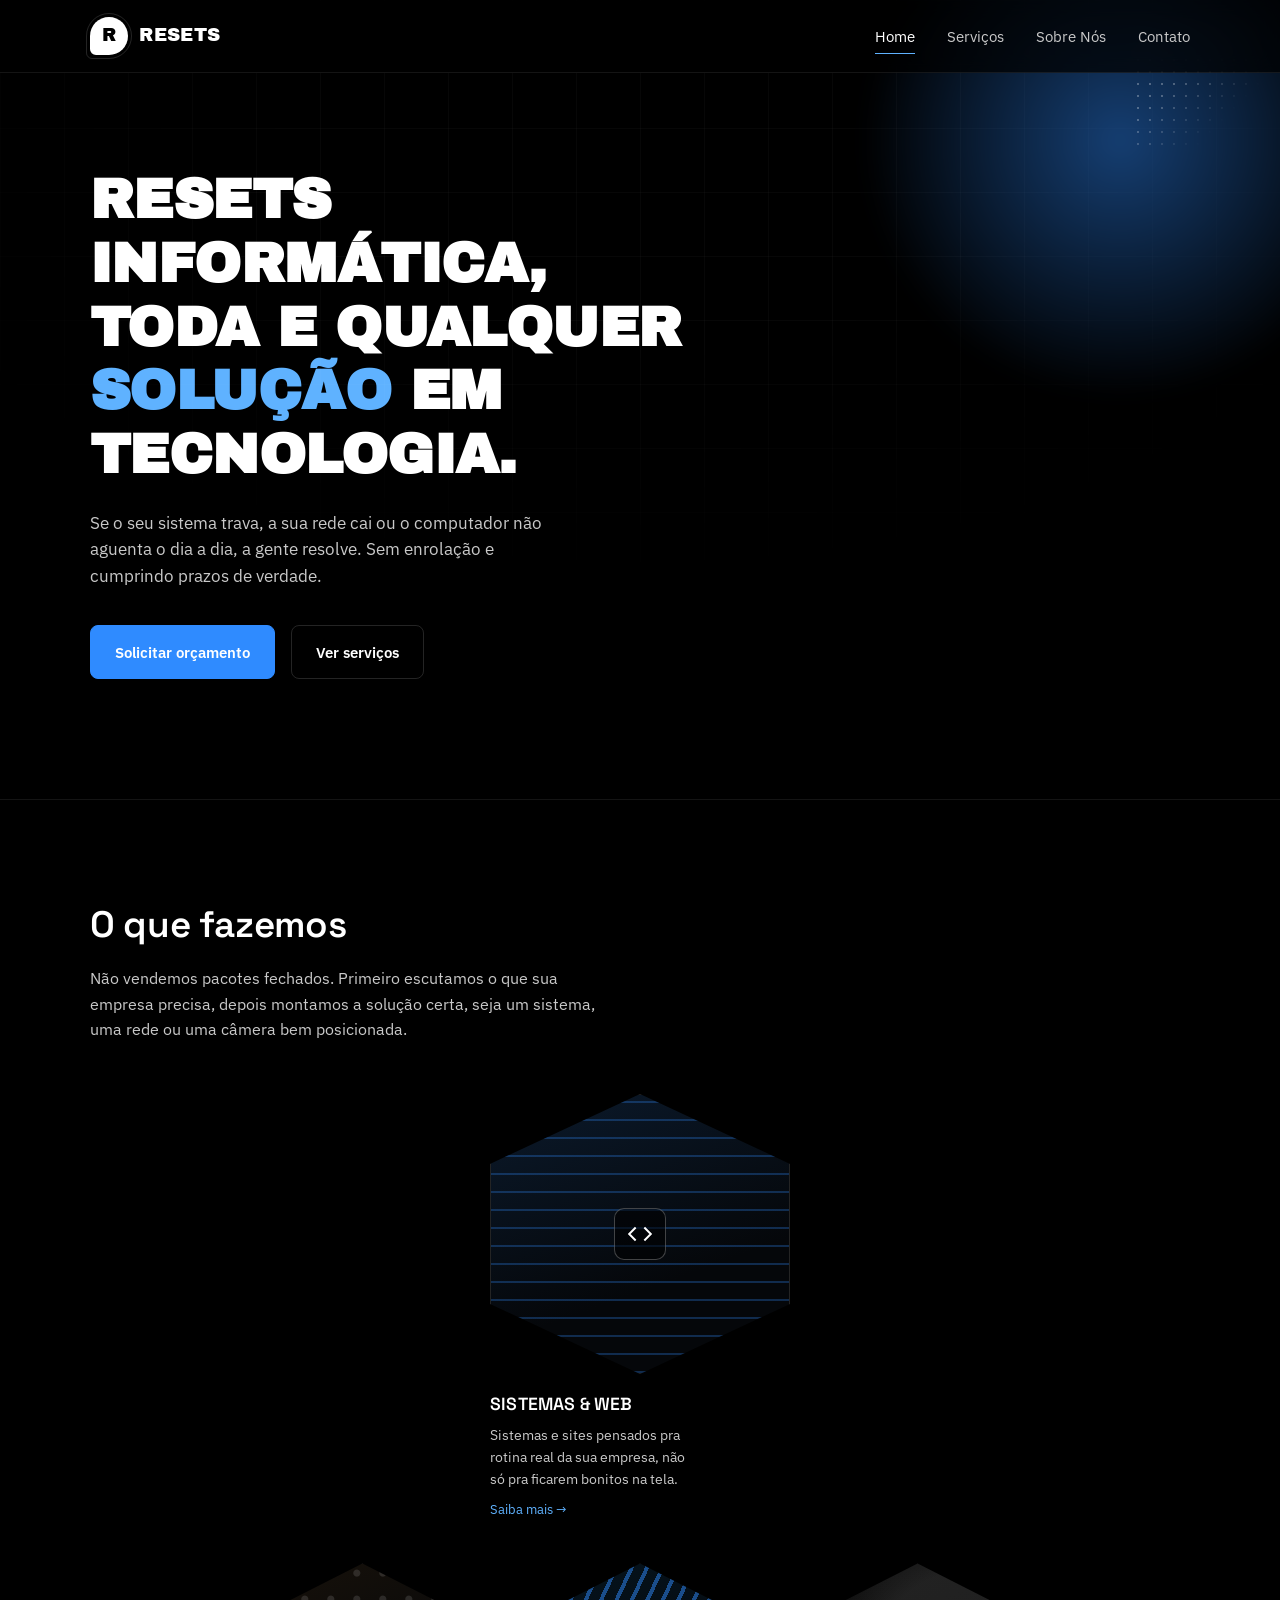
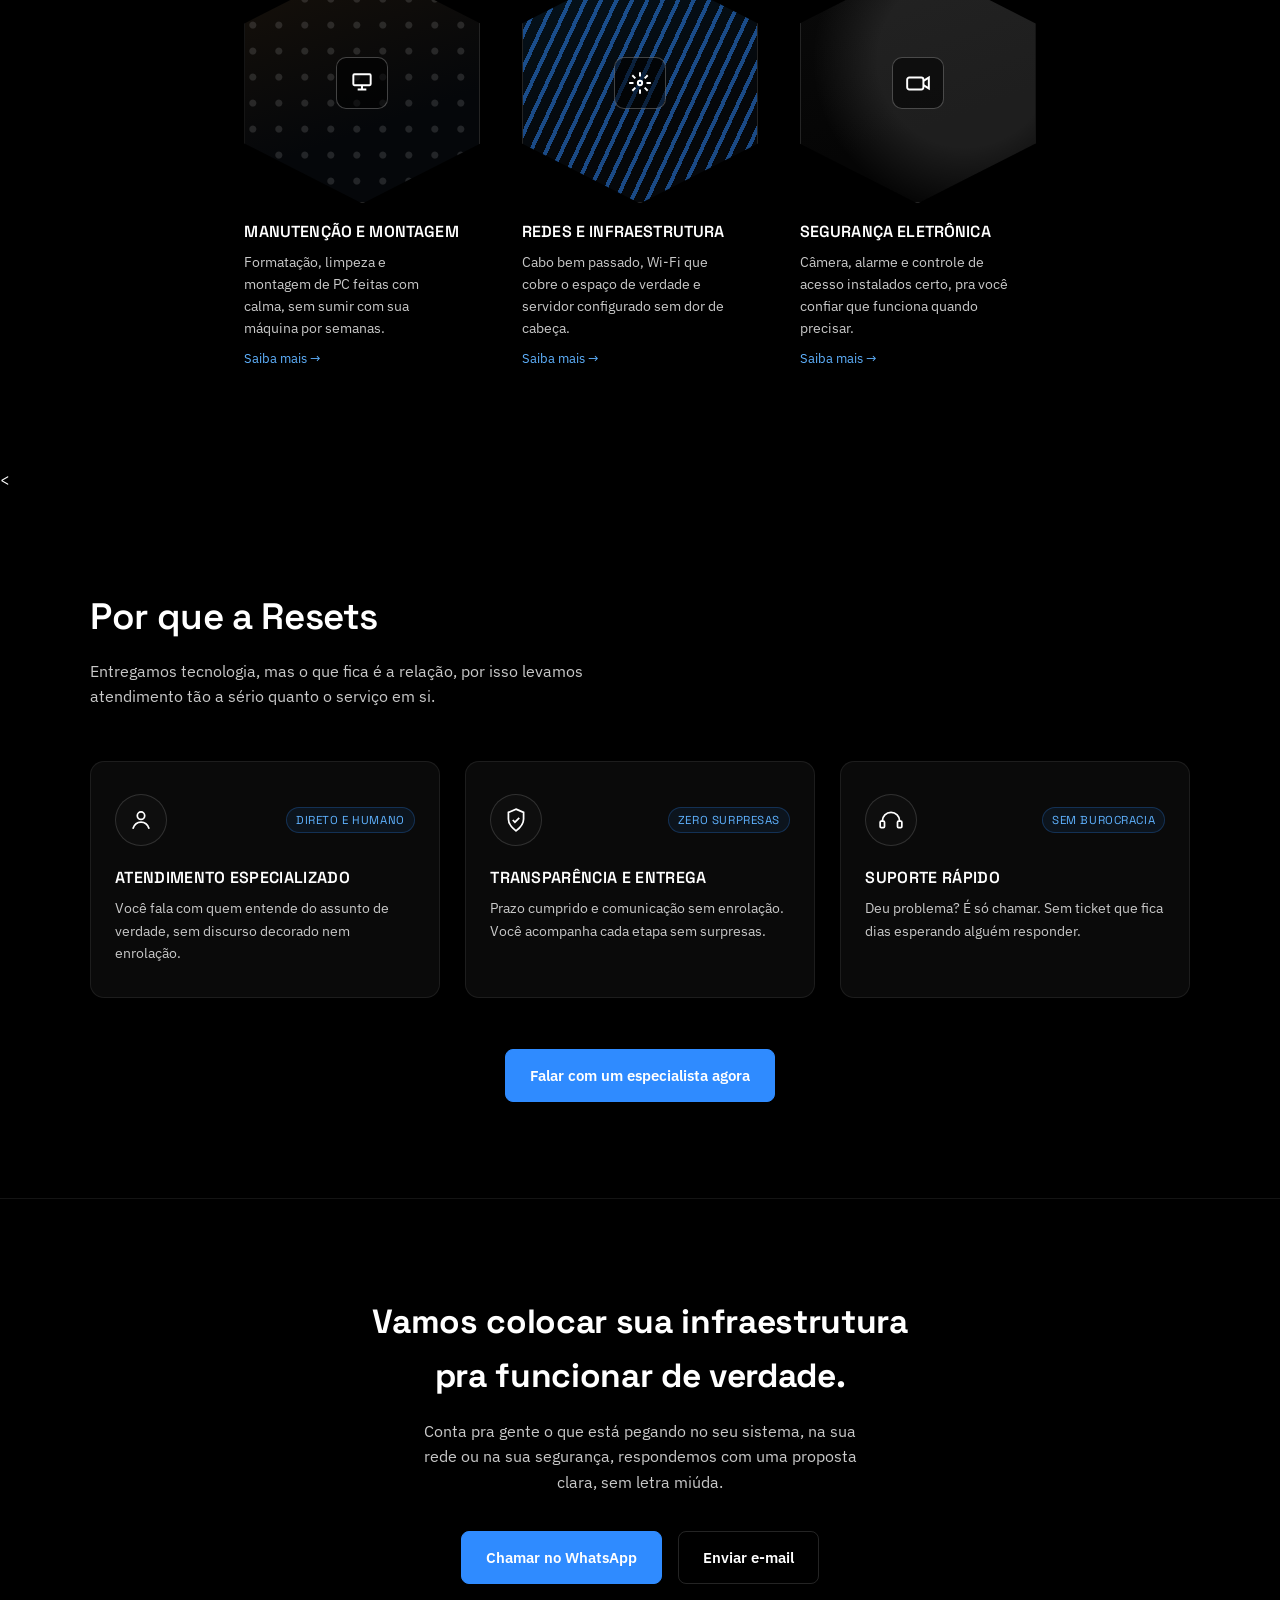
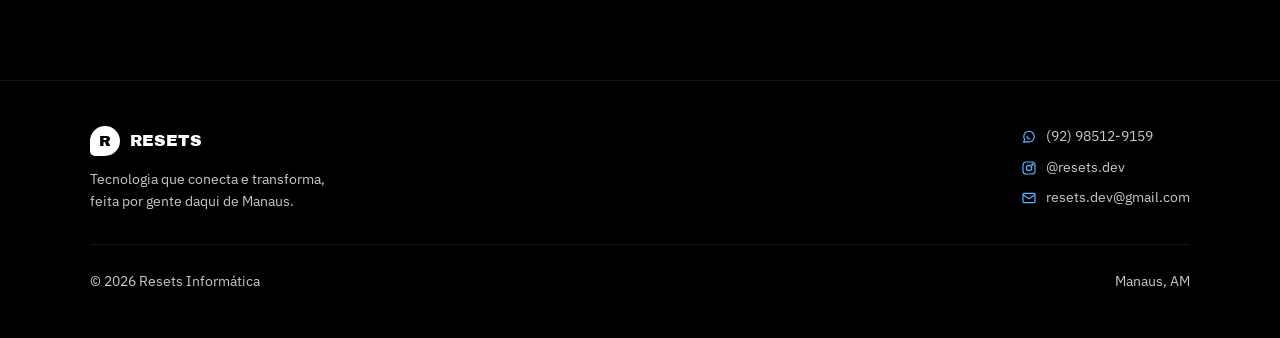
==== index.html @ 223106a0 "ok" ====
<!DOCTYPE html>
<html lang="pt-BR">
<head>
<meta charset="UTF-8">
<meta name="viewport" content="width=device-width, initial-scale=1.0">
<title>Resets Informática</title>
<link rel="icon" type="image/jpeg" href="logo.jpeg">
<meta name="description" content="Desenvolvimento de sistemas e sites, manutenção e montagem de PCs, redes e infraestrutura, e segurança eletrônica em Manaus.">

<link rel="preconnect" href="https://fonts.googleapis.com">
<link rel="preconnect" href="https://fonts.gstatic.com" crossorigin>
<link href="https://fonts.googleapis.com/css2?family=Archivo+Black&family=Space+Grotesk:wght@500;600;700&family=IBM+Plex+Sans:wght@400;500;600&display=swap" rel="stylesheet">
<link rel="stylesheet" href="assets/style.css">
</head>
<body>

<!-- ============================================================
     CABEÇALHO
     ============================================================ -->
<header>
  <div class="wrap nav">
    <a href="index.html" class="brand">
      <span class="mark">R</span>
      RESETS
    </a>

    <nav class="menu" id="menu">
      <a href="index.html" class="is-active">Home</a>
      <a href="index.html#servicos">Serviços</a>
      <a href="index.html#sobre">Sobre Nós</a>
      <a href="index.html#contato">Contato</a>
    </nav>

    <button class="menu-toggle" id="menuToggle" aria-label="Abrir menu" aria-expanded="false">
      <svg width="18" height="18" viewBox="0 0 24 24" fill="none" stroke="currentColor" stroke-width="2">
        <line x1="3" y1="6" x2="21" y2="6"/><line x1="3" y1="12" x2="21" y2="12"/><line x1="3" y1="18" x2="21" y2="18"/>
      </svg>
    </button>
  </div>
</header>

<!-- ============================================================
     HERO
     ============================================================ -->
<section class="hero" id="home">
  <div class="hero-mesh" aria-hidden="true"></div>
  <div class="hero-glow" aria-hidden="true"></div>
  <div class="dot-corner" aria-hidden="true"></div>

  <div class="wrap">
    <h1>Resets Informática, toda e qualquer <span>solução</span> em tecnologia.</h1>
    <p class="lead">Se o seu sistema trava, a sua rede cai ou o computador não aguenta o dia a dia, a gente resolve. Sem enrolação e cumprindo prazos de verdade.</p>

    <div class="hero-actions">
      <a href="index.html#contato" class="btn btn-primary">Solicitar orçamento</a>
      <a href="index.html#servicos" class="btn btn-ghost">Ver serviços</a>
    </div>
  </div>
</section>

<!-- ============================================================
     SERVIÇOS — grade hexagonal
     ============================================================ -->
<section id="servicos">
  <div class="wrap">
    <div class="section-head reveal">
      <h2>O que fazemos</h2>
      <p>Não vendemos pacotes fechados. Primeiro escutamos o que sua empresa precisa, depois montamos a solução certa, seja um sistema, uma rede ou uma câmera bem posicionada.</p>
    </div>

    <div class="hex-grid">
      <div class="hex-row">
        <a class="hex-card hex-card--featured reveal" href="servicos/sistemas-e-web.html">
          <div class="hex">
            <div class="hex-tex hex-tex--code"></div>
            <div class="hex-icon-badge">
              <svg class="hex-icon" viewBox="0 0 24 24" fill="none" stroke="currentColor" stroke-width="1.8">
                <polyline points="8 6 2 12 8 18"/><polyline points="16 6 22 12 16 18"/>
              </svg>
            </div>
          </div>
          <div class="hex-caption">
            <h3>Sistemas &amp; Web</h3>
            <p>Sistemas e sites pensados pra rotina real da sua empresa, não só pra ficarem bonitos na tela.</p>
            <span class="hex-link">Saiba mais →</span>
          </div>
        </a>
      </div>

      <div class="hex-row">
        <a class="hex-card reveal" href="servicos/manutencao-e-montagem.html">
          <div class="hex">
            <div class="hex-tex hex-tex--board"></div>
            <div class="hex-icon-badge">
              <svg class="hex-icon" viewBox="0 0 24 24" fill="none" stroke="currentColor" stroke-width="1.8">
                <rect x="4" y="4" width="16" height="10" rx="1"/><line x1="8" y1="18" x2="16" y2="18"/><line x1="12" y1="14" x2="12" y2="18"/>
              </svg>
            </div>
          </div>
          <div class="hex-caption">
            <h3>Manutenção e Montagem</h3>
            <p>Formatação, limpeza e montagem de PC feitas com calma, sem sumir com sua máquina por semanas.</p>
            <span class="hex-link">Saiba mais →</span>
          </div>
        </a>

        <a class="hex-card reveal" href="servicos/redes-e-infraestrutura.html">
          <div class="hex">
            <div class="hex-tex hex-tex--network"></div>
            <div class="hex-icon-badge">
              <svg class="hex-icon" viewBox="0 0 24 24" fill="none" stroke="currentColor" stroke-width="1.8">
                <circle cx="12" cy="12" r="2"/><path d="M12 2v4M12 18v4M2 12h4M18 12h4M4.9 4.9l2.8 2.8M16.3 16.3l2.8 2.8M4.9 19.1l2.8-2.8M16.3 7.7l2.8-2.8"/>
              </svg>
            </div>
          </div>
          <div class="hex-caption">
            <h3>Redes e Infraestrutura</h3>
            <p>Cabo bem passado, Wi-Fi que cobre o espaço de verdade e servidor configurado sem dor de cabeça.</p>
            <span class="hex-link">Saiba mais →</span>
          </div>
        </a>

        <a class="hex-card reveal" href="servicos/seguranca-eletronica.html">
          <div class="hex">
            <div class="hex-tex hex-tex--security"></div>
            <div class="hex-icon-badge">
              <svg class="hex-icon" viewBox="0 0 24 24" fill="none" stroke="currentColor" stroke-width="1.8">
                <rect x="2" y="7" width="15" height="11" rx="2"/><path d="M17 10l5-3v10l-5-3"/>
              </svg>
            </div>
          </div>
          <div class="hex-caption">
            <h3>Segurança Eletrônica</h3>
            <p>Câmera, alarme e controle de acesso instalados certo, pra você confiar que funciona quando precisar.</p>
            <span class="hex-link">Saiba mais →</span>
          </div>
        </a>
      </div>
    </div>
  </div>
</section>

<<!-- ============================================================
     DIFERENCIAIS
     ============================================================ -->
<section id="sobre">
  <div class="wrap">
    <div class="section-head reveal">
      <h2>Por que a Resets</h2>
      <p>Entregamos tecnologia, mas o que fica é a relação, por isso levamos atendimento tão a sério quanto o serviço em si.</p>
    </div>

    <div class="diff-grid">
      <div class="diff-card reveal">
        <div class="diff-header">
          <div class="diff-circle">
            <svg width="26" height="26" viewBox="0 0 24 24" fill="none" stroke="currentColor" stroke-width="1.6">
              <circle cx="12" cy="8" r="3.4"/><path d="M4.5 20c1.4-4 4.2-6 7.5-6s6.1 2 7.5 6"/>
            </svg>
          </div>
          <span class="diff-badge">Direto e Humano</span>
        </div>
        <h3>Atendimento Especializado</h3>
        <p>Você fala com quem entende do assunto de verdade, sem discurso decorado nem enrolação.</p>
      </div>

      <div class="diff-card reveal">
        <div class="diff-header">
          <div class="diff-circle">
            <svg width="26" height="26" viewBox="0 0 24 24" fill="none" stroke="currentColor" stroke-width="1.6">
              <path d="M12 2l7 3v6c0 5-3 8-7 11-4-3-7-6-7-11V5l7-3z"/><path d="M9 12l2 2 4-4"/>
            </svg>
          </div>
          <span class="diff-badge">Zero Surpresas</span>
        </div>
        <h3>Transparência e Entrega</h3>
        <p>Prazo cumprido e comunicação sem enrolação. Você acompanha cada etapa sem surpresas.</p>
      </div>

      <div class="diff-card reveal">
        <div class="diff-header">
          <div class="diff-circle">
            <svg width="26" height="26" viewBox="0 0 24 24" fill="none" stroke="currentColor" stroke-width="1.6">
              <path d="M4 13a8 8 0 0 1 16 0"/><rect x="2" y="13" width="4" height="6" rx="1"/><rect x="18" y="13" width="4" height="6" rx="1"/>
            </svg>
          </div>
          <span class="diff-badge">Sem Burocracia</span>
        </div>
        <h3>Suporte Rápido</h3>
        <p>Deu problema? É só chamar. Sem ticket que fica dias esperando alguém responder.</p>
      </div>
    </div>

    <!-- CTA Rápido pós-diferenciais -->
    <div class="diff-cta reveal">
      <a href="https://wa.me/5592985129159" class="btn btn-primary" target="_blank" rel="noopener">Falar com um especialista agora</a>
    </div>
  </div>
</section>

<!-- ============================================================
     CTA FINAL / CONTATO
     ============================================================ -->
<section class="cta" id="contato">
  <div class="wrap reveal">
    <h2>Vamos colocar sua infraestrutura pra funcionar de verdade.</h2>
    <p>Conta pra gente o que está pegando no seu sistema, na sua rede ou na sua segurança, respondemos com uma proposta clara, sem letra miúda.</p>
    <div class="hero-actions">
      <a href="https://wa.me/5592985129159" class="btn btn-primary" target="_blank" rel="noopener">Chamar no WhatsApp</a>
      <a href="mailto:resets.dev@gmail.com" class="btn btn-ghost">Enviar e-mail</a>
    </div>
  </div>
</section>

<!-- ============================================================
     RODAPÉ
     ============================================================ -->
<footer>
  <div class="wrap">
    <div class="footer-grid">
      <div>
        <a href="index.html" class="footer-brand">
          <span class="mark">R</span>
          RESETS
        </a>
        <p style="margin:.8rem 0 0; max-width:32ch;">Tecnologia que conecta e transforma, feita por gente daqui de Manaus.</p>
      </div>

      <div class="footer-contact">
        <a href="https://wa.me/5592985129159" target="_blank" rel="noopener">
          <svg viewBox="0 0 24 24" fill="none" stroke="currentColor" stroke-width="1.8"><path d="M4 20l1.4-4.2A8 8 0 1 1 9.5 19L4 20z"/><path d="M9 10c0 3 2 5 5 5"/></svg>
          (92) 98512-9159
        </a>
        <a href="https://www.instagram.com/resets.dev" target="_blank" rel="noopener">
          <svg viewBox="0 0 24 24" fill="none" stroke="currentColor" stroke-width="1.8"><rect x="3" y="3" width="18" height="18" rx="5"/><circle cx="12" cy="12" r="4"/><circle cx="17.2" cy="6.8" r="1"/></svg>
          @resets.dev
        </a>
        <a href="mailto:resets.dev@gmail.com">
          <svg viewBox="0 0 24 24" fill="none" stroke="currentColor" stroke-width="1.8"><rect x="3" y="5" width="18" height="14" rx="2"/><path d="M3 7l9 6 9-6"/></svg>
          resets.dev@gmail.com
        </a>
      </div>
    </div>

    <div class="footer-bottom">
      <span>© <span id="year"></span> Resets Informática</span>
      <span>Manaus, AM</span>
    </div>
  </div>
</footer>

<script src="assets/main.js"></script>
</body>
</html>
---- assets/style.css ----
/* ============================================================
   RESETS INFORMÁTICA — folha de estilo compartilhada
   Usada pela home e por todas as páginas de serviço em /servicos
   ============================================================ */

/* ======================================================
   TOKENS — variáveis de cor, tipografia e espaçamento
   ====================================================== */
:root{
  --bg: #000000;
  --bg-soft: #0a0a0a;
  --text: #ffffff;
  --text-dim: #c9c9c9;
  --line: rgba(255,255,255,0.14);
  --line-soft: rgba(255,255,255,0.08);
  --blue: #2f8bff;      /* azul elétrico principal */
  --blue-bright: #5fb2ff;
  --blue-glow: rgba(47,139,255,0.45);

  --font-head: 'Space Grotesk', sans-serif;
  --font-display: 'Archivo Black', sans-serif; /* peso "chapado" do logotipo e do headline */
  --font-body: 'IBM Plex Sans', sans-serif;

  --maxw: 1180px;
  --gap: clamp(1rem, 2vw, 2rem);
}

*{ box-sizing: border-box; }
html{ scroll-behavior: smooth; }

body{
  margin:0;
  background: var(--bg);
  color: var(--text);
  font-family: var(--font-body);
  line-height: 1.6;
  -webkit-font-smoothing: antialiased;
}

img, svg{ display:block; max-width:100%; }
a{ color: inherit; text-decoration:none; }

.wrap{
  max-width: var(--maxw);
  margin: 0 auto;
  padding: 0 clamp(1.25rem, 4vw, 2.5rem);
}

h1,h2,h3{
  font-family: var(--font-head);
  margin: 0;
  letter-spacing: -0.01em;
}

@media (prefers-reduced-motion: reduce){
  *{ animation-duration: 0.001ms !important; animation-iteration-count: 1 !important; transition-duration: 0.001ms !important; scroll-behavior: auto !important; }
}

/* ======================================================
   CABEÇALHO
   ====================================================== */
header{
  position: fixed;
  top:0; left:0; right:0;
  z-index: 100;
  background: rgba(0,0,0,0.72);
  backdrop-filter: blur(10px);
  border-bottom: 1px solid var(--line-soft);
}

.nav{
  display:flex;
  align-items:center;
  justify-content:space-between;
  height: 72px;
}

.brand{
  display:flex;
  align-items:center;
  gap:.7rem;
  font-family: var(--font-display);
  font-size:1.15rem;
  letter-spacing: .02em;
}

.brand .mark{
  position:relative;
  width:38px; height:38px;
  background:#fff;
  border-radius:50% 50% 50% 6px;
  display:flex;
  align-items:center;
  justify-content:center;
  color:#000;
  font-family: var(--font-display);
  font-size:1.15rem;
  flex-shrink:0;
}
.brand .mark::after{
  content:"";
  position:absolute;
  inset:-4px;
  border:1px solid var(--line);
  border-radius:inherit;
}

nav.menu{
  display:flex;
  gap: clamp(1rem, 2.5vw, 2.2rem);
  font-size:.95rem;
  color: var(--text-dim);
}

nav.menu a{
  position:relative;
  padding: 4px 0;
  transition: color .2s ease;
}
nav.menu a::after{
  content:"";
  position:absolute;
  left:0; bottom:-2px;
  width:0%; height:1px;
  background: var(--blue-bright);
  transition: width .25s ease;
}
nav.menu a:hover, nav.menu a.is-active{ color: var(--text); }
nav.menu a:hover::after, nav.menu a.is-active::after{ width:100%; }

.menu-toggle{
  display:none;
  background:none;
  border:1px solid var(--line);
  border-radius:6px;
  width:40px; height:40px;
  color: var(--text);
  cursor:pointer;
}

/* ======================================================
   HERO (home)
   ====================================================== */
.hero{
  position: relative;
  padding: 168px 0 120px;
  overflow: hidden;
  border-bottom: 1px solid var(--line-soft);
}

.hero-mesh{
  position:absolute;
  inset:0;
  opacity:.35;
  pointer-events:none;
  background-image:
    linear-gradient(var(--line-soft) 1px, transparent 1px),
    linear-gradient(90deg, var(--line-soft) 1px, transparent 1px);
  background-size: 64px 64px;
  mask-image: radial-gradient(ellipse 70% 60% at 50% 20%, #000 40%, transparent 90%);
}

.hero-glow{
  position:absolute;
  top:-120px; right:-100px;
  width:520px; height:520px;
  background: radial-gradient(circle, var(--blue-glow) 0%, transparent 70%);
  filter: blur(10px);
  pointer-events:none;
}

.dot-corner{
  position:absolute;
  top: 18px;
  right: 18px;
  width: 130px;
  height: 130px;
  background-image: radial-gradient(rgba(255,255,255,0.55) 1.4px, transparent 1.4px);
  background-size: 12px 12px;
  -webkit-mask-image: linear-gradient(135deg, #000 40%, transparent 75%);
  mask-image: linear-gradient(135deg, #000 40%, transparent 75%);
  opacity:.5;
  pointer-events:none;
}

.eyebrow{
  display:inline-flex;
  align-items:center;
  gap:.5rem;
  color: var(--blue-bright);
  font-size:.85rem;
  margin-bottom: 1.4rem;
}
.eyebrow .dot{
  width:7px; height:7px;
  border-radius:50%;
  background: var(--blue-bright);
  box-shadow: 0 0 8px var(--blue-glow);
  animation: blink 2.4s ease-in-out infinite;
}
@keyframes blink{ 0%,100%{opacity:1;} 50%{opacity:.35;} }

.hero h1{
  font-family: var(--font-display);
  font-size: clamp(2rem, 4.6vw, 3.5rem);
  text-transform: uppercase;
  max-width: 16ch;
  line-height: 1.14;
  letter-spacing: -0.01em;
}
.hero h1 span{ color: var(--blue-bright); }

.hero p.lead{
  margin-top: 1.4rem;
  max-width: 46ch;
  color: var(--text-dim);
  font-size: 1.05rem;
}

.hero-actions{
  margin-top: 2.2rem;
  display:flex;
  gap: 1rem;
  flex-wrap: wrap;
}

.btn{
  display:inline-flex;
  align-items:center;
  gap:.5rem;
  padding: .85rem 1.5rem;
  border-radius: 8px;
  font-weight:600;
  font-size:.95rem;
  cursor:pointer;
  transition: transform .18s ease, box-shadow .18s ease, background .18s ease, border-color .18s ease;
}
.btn-primary{
  background: var(--blue);
  color:#fff;
  border: 1px solid var(--blue);
}
.btn-primary:hover{
  transform: translateY(-2px);
  box-shadow: 0 8px 24px var(--blue-glow);
  background: var(--blue-bright);
}
.btn-ghost{
  background: transparent;
  color: var(--text);
  border: 1px solid var(--line);
}
.btn-ghost:hover{
  border-color: var(--blue-bright);
  color: var(--blue-bright);
  transform: translateY(-2px);
}

/* ======================================================
   SEÇÕES — cabeçalho de seção
   ====================================================== */
section{ padding: 96px 0; }

.section-head{
  max-width: 52ch;
  margin-bottom: 3.2rem;
}
.section-head h2{
  font-size: clamp(1.6rem, 3vw, 2.3rem);
  font-weight:600;
}
.section-head p{
  color: var(--text-dim);
  margin-top:.7rem;
}

/* ======================================================
   SERVIÇOS — grade hexagonal modular (home)
   ====================================================== */
.hex-grid{
  display:flex;
  flex-direction:column;
  align-items:center;
  gap: 2.6rem;
}

.hex-row{
  display:flex;
  justify-content:center;
  flex-wrap:wrap;
  gap: 2.6rem;
}

.hex-card{
  width: 236px;
  display:flex;
  flex-direction:column;
  align-items:flex-start;
  gap: 1rem;
}
.hex-card.hex-card--featured{ width: 300px; }

.hex{
  position:relative;
  width: 100%;
  height: 240px;
  clip-path: polygon(50% 0%, 100% 25%, 100% 75%, 50% 100%, 0% 75%, 0% 25%);
  border: 1px solid var(--line);
  overflow:hidden;
  transition: transform .22s ease, box-shadow .22s ease, border-color .22s ease;
}
.hex-card--featured .hex{ height: 280px; }

.hex-card:hover .hex{
  transform: translateY(-6px) scale(1.03);
  border-color: var(--blue-bright);
  box-shadow: 0 0 30px var(--blue-glow);
}

.hex-tex{ position:absolute; inset:0; }

.hex-tex--code{
  background:
    repeating-linear-gradient(0deg, rgba(47,139,255,0.28) 0 2px, transparent 2px 18px),
    linear-gradient(160deg, #0b1a2c 0%, #05070a 65%);
}
.hex-tex--board{
  background:
    radial-gradient(circle at 30% 35%, rgba(255,255,255,0.12) 0 3px, transparent 4px) 0 0/26px 26px,
    linear-gradient(160deg, #17110a 0%, #05070a 65%);
}
.hex-tex--network{
  background:
    repeating-linear-gradient(115deg, rgba(47,139,255,0.5) 0 4px, transparent 4px 14px),
    linear-gradient(160deg, #05141f 0%, #05070a 65%);
}
.hex-tex--security{
  background:
    radial-gradient(circle at 70% 40%, rgba(255,255,255,0.10) 0 40%, transparent 70%),
    linear-gradient(160deg, #0a0a0a 0%, #050505 65%);
}

.hex-icon-badge{
  position:absolute;
  left: 50%;
  top: 50%;
  transform: translate(-50%,-50%);
  width:52px; height:52px;
  display:flex;
  align-items:center;
  justify-content:center;
  background: rgba(0,0,0,0.55);
  border:1px solid rgba(255,255,255,0.25);
  border-radius:10px;
}

.hex-icon{
  width:26px; height:26px;
  color:#fff;
}

.hex-card--featured .hex-icon{
  animation: code-pulse 2.6s ease-in-out infinite;
}
@keyframes code-pulse{
  0%,100%{ opacity:1; filter: drop-shadow(0 0 0 transparent); }
  50%{ opacity:.75; filter: drop-shadow(0 0 6px var(--blue-glow)); color: var(--blue-bright); }
}

.hex-caption{ text-align:left; }
.hex-caption h3{
  font-size: 1rem;
  font-weight:600;
  text-transform: uppercase;
  letter-spacing: .01em;
  transition: color .2s ease;
}
.hex-card:hover .hex-caption h3{ color: var(--blue-bright); }
.hex-card--featured .hex-caption h3{ font-size:1.1rem; }

.hex-caption p{
  font-size: .86rem;
  color: var(--text-dim);
  margin: .35rem 0 0;
  max-width: 26ch;
}

.hex-caption .hex-link{
  display:inline-flex;
  align-items:center;
  gap:.3rem;
  margin-top:.6rem;
  font-size:.82rem;
  color: var(--blue-bright);
}

/* ======================================================
   DIFERENCIAIS — cards com ícone circular
   ====================================================== */
.diff-grid{
  display:grid;
  grid-template-columns: repeat(3, 1fr);
  gap: var(--gap);
}

.diff-card{
  position: relative;
  border: 1px solid var(--line-soft);
  border-radius: 14px;
  padding: 2rem 1.5rem;
  text-align: left; /* Alinhado à esquerda para dar visual mais técnico/moderno */
  background: var(--bg-soft);
  transition: transform .22s ease, border-color .22s ease, box-shadow .22s ease;
}

.diff-card:hover{
  transform: translateY(-4px);
  border-color: var(--line);
  box-shadow: 0 12px 30px -10px rgba(0, 0, 0, 0.7), 0 0 24px rgba(47,139,255,0.12);
}

.diff-header{
  display: flex;
  align-items: center;
  justify-content: space-between;
  margin-bottom: 1.2rem;
}

.diff-badge{
  font-family: var(--font-head);
  font-size: 0.72rem;
  letter-spacing: 0.05em;
  text-transform: uppercase;
  color: var(--blue-bright);
  background: rgba(47, 139, 255, 0.08);
  border: 1px solid rgba(47, 139, 255, 0.25);
  padding: 0.2rem 0.55rem;
  border-radius: 20px;
}

.diff-circle{
  width: 52px; 
  height: 52px;
  border-radius: 50%;
  border: 1.5px solid var(--line);
  background: rgba(255, 255, 255, 0.02);
  display: flex;
  align-items: center;
  justify-content: center;
  color: var(--text);
  margin: 0;
  transition: border-color .22s ease, box-shadow .22s ease, color .22s ease, background .22s ease;
}

.diff-card:hover .diff-circle{
  border-color: var(--blue-bright);
  color: var(--blue-bright);
  background: rgba(47, 139, 255, 0.05);
  box-shadow: 0 0 16px var(--blue-glow);
}

.diff-card h3{
  font-size: 1rem;
  font-weight: 600;
  text-transform: uppercase;
  letter-spacing: .02em;
  margin-bottom: .4rem;
}

.diff-card p{
  font-size: .88rem;
  color: var(--text-dim);
  margin: 0;
}

.diff-cta{
  text-align: center;
  margin-top: 3.2rem;
}
/* ======================================================
   PÁGINA DE SERVIÇO — hero simples de página interna
   ====================================================== */
.page-hero{
  position:relative;
  padding: 152px 0 64px;
  border-bottom: 1px solid var(--line-soft);
  overflow:hidden;
}

.breadcrumb{
  font-size:.85rem;
  color: var(--text-dim);
  margin-bottom: 1.2rem;
}
.breadcrumb a:hover{ color: var(--blue-bright); }
.breadcrumb .sep{ margin: 0 .4rem; opacity:.5; }

.page-hero-icon{
  width:52px; height:52px;
  border-radius:12px;
  border:1px solid var(--line);
  display:flex;
  align-items:center;
  justify-content:center;
  color: var(--blue-bright);
  margin-bottom: 1.4rem;
}

.page-hero h1{
  font-family: var(--font-display);
  font-size: clamp(1.9rem, 4vw, 3rem);
  text-transform: uppercase;
  max-width: 20ch;
  line-height: 1.12;
}

.page-hero p.lead{
  margin-top: 1.2rem;
  max-width: 56ch;
  color: var(--text-dim);
  font-size: 1.02rem;
}

/* ======================================================
   CHECKLIST — "o que está incluso"
   ====================================================== */
.checklist{
  display:grid;
  grid-template-columns: repeat(2, 1fr);
  gap: 1rem 2rem;
  list-style:none;
  margin:0; padding:0;
}
.checklist li{
  display:flex;
  align-items:flex-start;
  gap:.7rem;
  color: var(--text-dim);
  font-size:.96rem;
  padding: .5rem 0;
  border-bottom: 1px solid var(--line-soft);
}
.checklist li svg{
  flex-shrink:0;
  width:18px; height:18px;
  margin-top:.15rem;
  color: var(--blue-bright);
}

/* ======================================================
   PASSOS — processo numerado (esta é uma sequência real,
   por isso os números fazem sentido aqui)
   ====================================================== */
.steps{
  list-style:none;
  margin:0; padding:0;
  counter-reset: step;
  display:flex;
  flex-direction:column;
}
.steps li{
  counter-increment: step;
  position:relative;
  padding: 1.6rem 0 1.6rem 3.4rem;
  border-bottom: 1px solid var(--line-soft);
}
.steps li:last-child{ border-bottom:none; }
.steps li::before{
  content: counter(step);
  position:absolute;
  left:0; top:1.5rem;
  width:34px; height:34px;
  border-radius:50%;
  border:1px solid var(--blue);
  color: var(--blue-bright);
  display:flex;
  align-items:center;
  justify-content:center;
  font-family: var(--font-head);
  font-size:.9rem;
}
.steps h3{
  font-size:1rem;
  font-weight:600;
  margin-bottom:.35rem;
}
.steps p{
  margin:0;
  color: var(--text-dim);
  font-size:.92rem;
  max-width: 60ch;
}

/* ======================================================
   FAQ — accordion nativo com <details>
   ====================================================== */
.faq-list{ display:flex; flex-direction:column; }
.faq-item{
  border-bottom: 1px solid var(--line-soft);
  padding: .3rem 0;
}
.faq-item summary{
  cursor:pointer;
  list-style:none;
  display:flex;
  align-items:center;
  justify-content:space-between;
  gap:1rem;
  padding: 1.1rem 0;
  font-weight:600;
  font-size:.98rem;
}
.faq-item summary::-webkit-details-marker{ display:none; }
.faq-item summary .chev{
  flex-shrink:0;
  width:18px; height:18px;
  color: var(--blue-bright);
  transition: transform .2s ease;
}
.faq-item[open] summary .chev{ transform: rotate(180deg); }
.faq-item p{
  margin: 0 0 1.2rem;
  color: var(--text-dim);
  font-size:.92rem;
  max-width: 62ch;
}

/* ======================================================
   CONTATO / CTA FINAL
   ====================================================== */
.cta{
  border-top: 1px solid var(--line-soft);
  text-align:center;
}
.cta h2{
  font-size: clamp(1.5rem, 3vw, 2.1rem);
  max-width: 26ch;
  margin: 0 auto 1rem;
}
.cta p{ color: var(--text-dim); max-width:44ch; margin:0 auto 2rem; }
.cta .hero-actions{ justify-content:center; }

/* ======================================================
   RODAPÉ
   ====================================================== */
footer{
  border-top: 1px solid var(--line-soft);
  padding: 2.8rem 0;
  color: var(--text-dim);
  font-size:.85rem;
}
.footer-grid{
  display:flex;
  justify-content:space-between;
  flex-wrap:wrap;
  gap: 1.6rem;
}
.footer-brand{
  display:flex;
  align-items:center;
  gap:.6rem;
  font-family: var(--font-display);
  color:#fff;
  font-size:1rem;
}
.footer-brand .mark{
  width:30px; height:30px;
  background:#fff;
  color:#000;
  border-radius:50% 50% 50% 5px;
  display:flex;
  align-items:center;
  justify-content:center;
  font-family: var(--font-display);
  font-size:.95rem;
}
.footer-contact{
  display:flex;
  flex-direction:column;
  gap:.55rem;
}
.footer-contact a{
  display:inline-flex;
  align-items:center;
  gap:.55rem;
  transition: color .2s ease;
}
.footer-contact a:hover{ color: var(--blue-bright); }
.footer-contact svg{ width:16px; height:16px; flex-shrink:0; color: var(--blue-bright); }

.footer-bottom{
  margin-top: 2rem;
  padding-top: 1.6rem;
  border-top: 1px solid var(--line-soft);
  display:flex;
  justify-content:space-between;
  flex-wrap:wrap;
  gap:.6rem;
}

/* ======================================================
   SCROLL REVEAL
   ====================================================== */
.reveal{
  opacity:0;
  transform: translateY(18px);
  transition: opacity .6s ease, transform .6s ease;
}
.reveal.in-view{
  opacity:1;
  transform: none;
}

/* ======================================================
   RESPONSIVO
   ====================================================== */
@media (max-width: 900px){
  .diff-grid{ grid-template-columns: 1fr; }
  .checklist{ grid-template-columns: 1fr; }
}

@media (max-width: 720px){
  nav.menu{
    position:absolute;
    top:72px; left:0; right:0;
    background: rgba(0,0,0,0.96);
    border-bottom:1px solid var(--line-soft);
    flex-direction:column;
    padding: 1.2rem clamp(1.25rem, 4vw, 2.5rem);
    gap: 1rem;
    display:none;
  }
  nav.menu.open{ display:flex; }
  .menu-toggle{ display:block; }

  .hex-card, .hex-card.hex-card--featured{ width:100%; max-width:340px; }
  .hex, .hex-card--featured .hex{
    clip-path: none;
    border-radius: 14px;
    height: 180px;
  }

  .footer-grid{ flex-direction:column; }
}
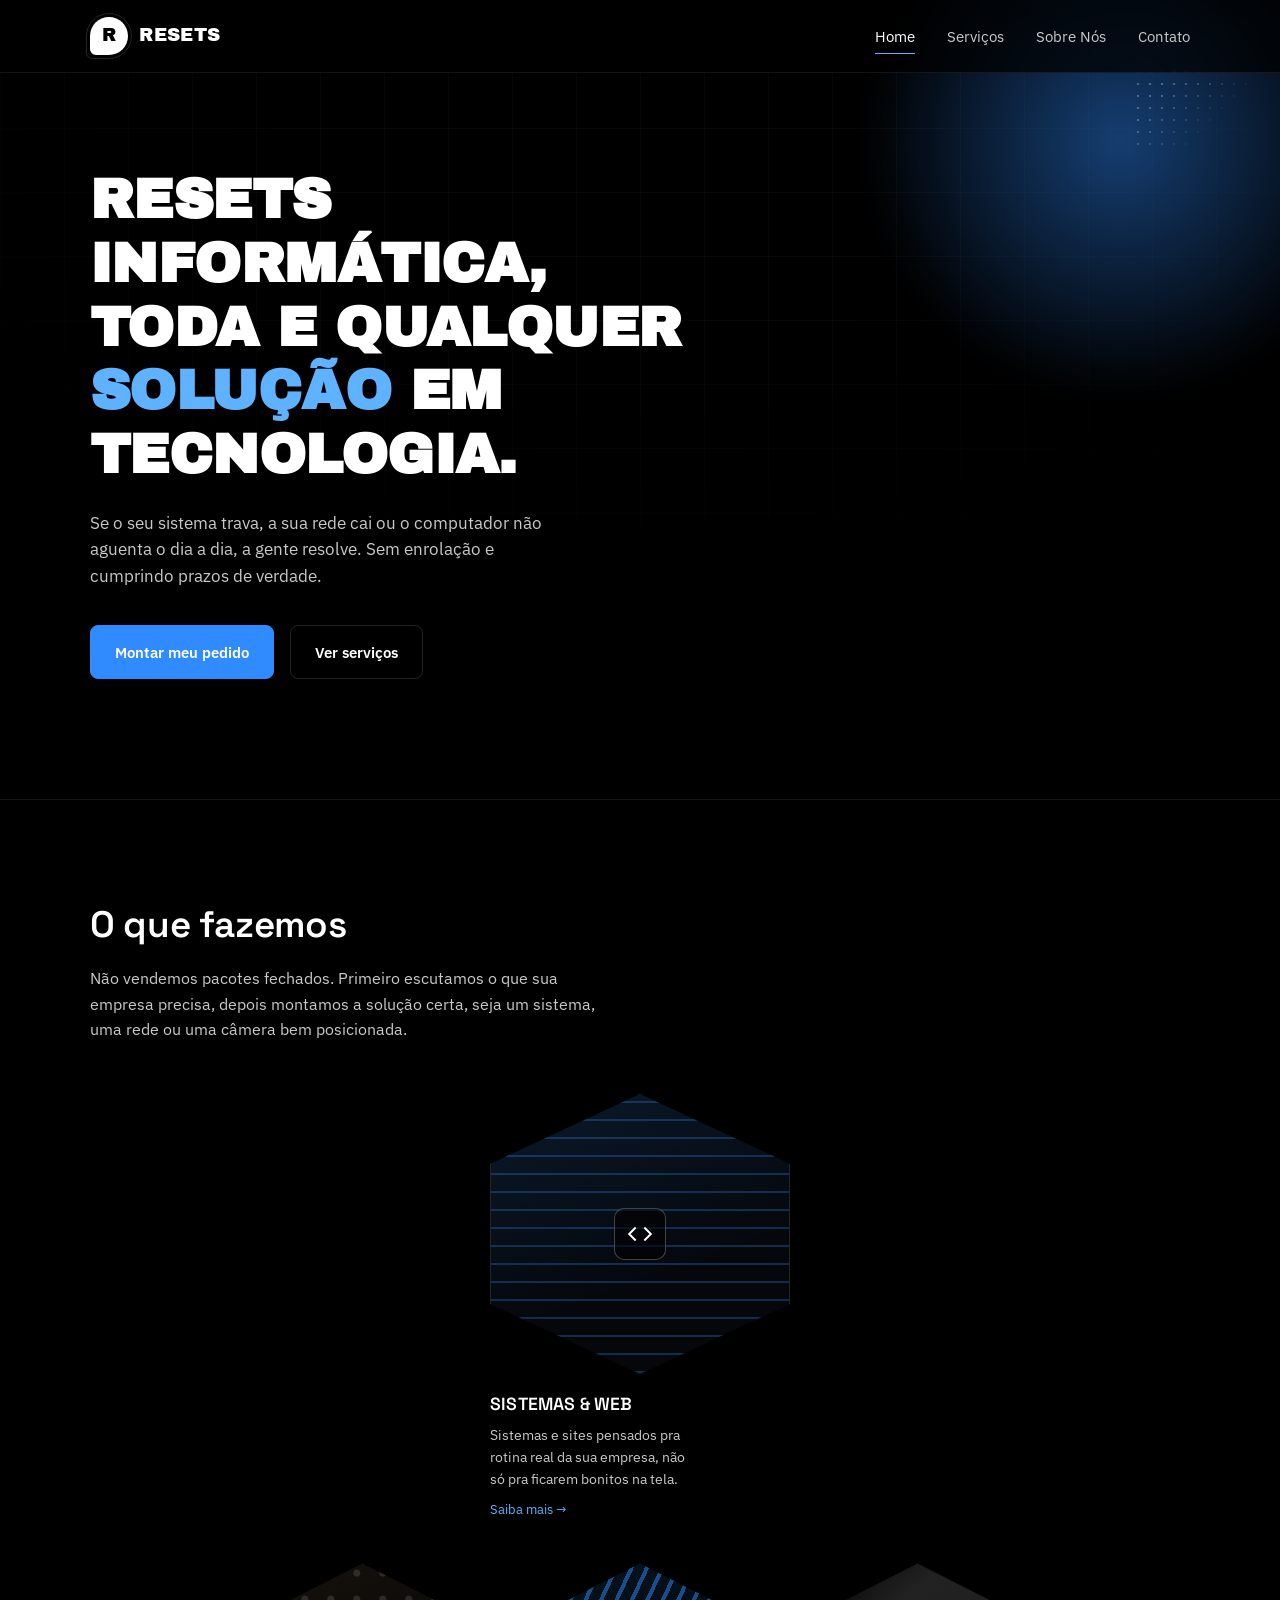
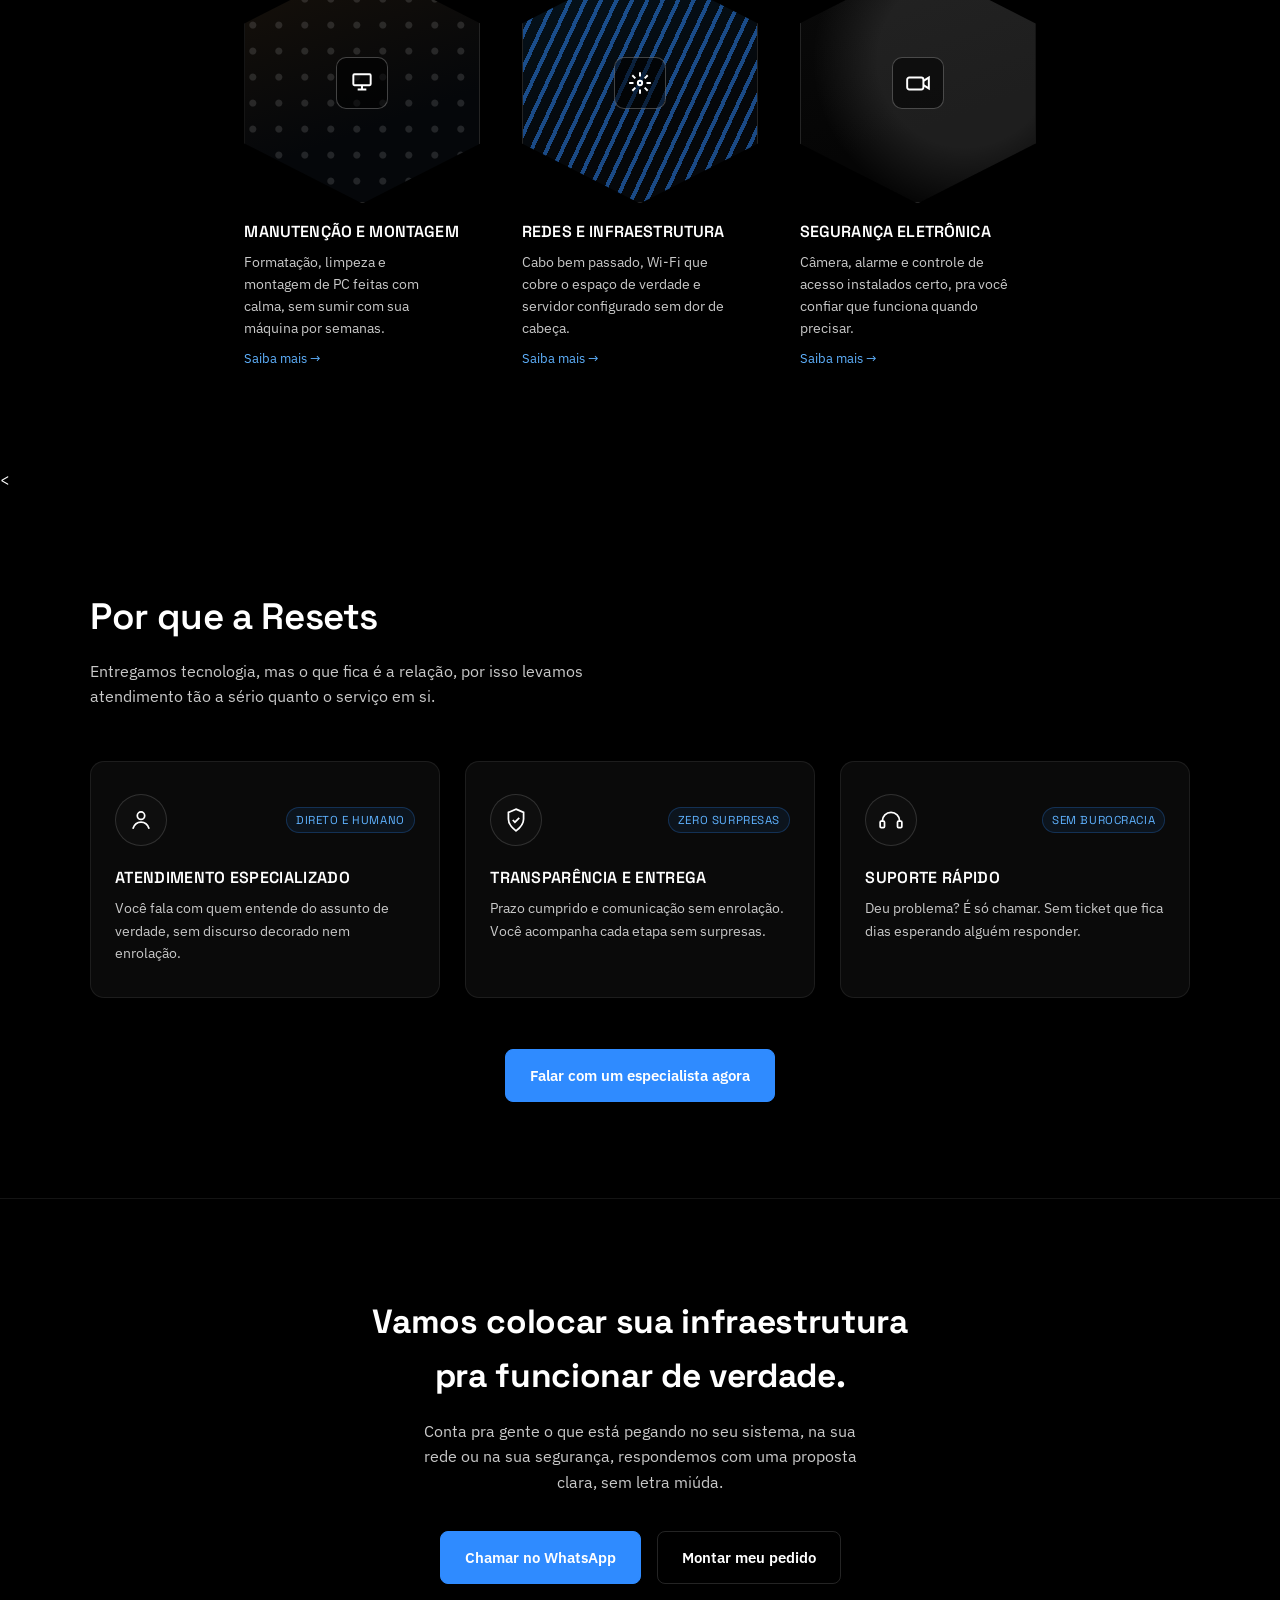
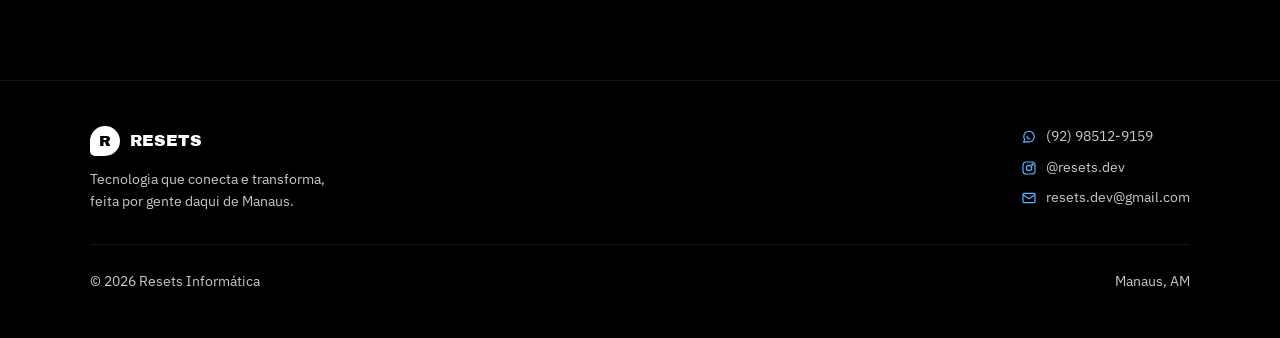
==== commit 15c4afc4: "adiciona orçamento guiado e compartilhamento de serviços - Adiciona pedido de orçamento em três etap" ====
--- a/index.html
+++ b/index.html
@@ -52,7 +52,7 @@
     <p class="lead">Se o seu sistema trava, a sua rede cai ou o computador não aguenta o dia a dia, a gente resolve. Sem enrolação e cumprindo prazos de verdade.</p>
 
     <div class="hero-actions">
-      <a href="index.html#contato" class="btn btn-primary">Solicitar orçamento</a>
+      <a href="orcamento.html" class="btn btn-primary">Montar meu pedido</a>
       <a href="index.html#servicos" class="btn btn-ghost">Ver serviços</a>
     </div>
   </div>
@@ -207,7 +207,7 @@
     <p>Conta pra gente o que está pegando no seu sistema, na sua rede ou na sua segurança, respondemos com uma proposta clara, sem letra miúda.</p>
     <div class="hero-actions">
       <a href="https://wa.me/5592985129159" class="btn btn-primary" target="_blank" rel="noopener">Chamar no WhatsApp</a>
-      <a href="mailto:resets.dev@gmail.com" class="btn btn-ghost">Enviar e-mail</a>
+      <a href="orcamento.html" class="btn btn-ghost">Montar meu pedido</a>
     </div>
   </div>
 </section>
--- a/assets/style.css
+++ b/assets/style.css
@@ -742,3 +742,59 @@
 
   .footer-grid{ flex-direction:column; }
 }
+
+/* Pedido de orçamento guiado */
+[hidden]{ display:none !important; }
+.quote-page{ padding-top:120px; padding-bottom:72px; max-width:960px; }
+.quote-back,.quote-direct a{ color:var(--blue-bright); }
+.quote-heading{ margin:32px 0; max-width:680px; }
+.quote-eyebrow{ color:var(--blue-bright); font-size:.75rem; font-weight:700; letter-spacing:.18em; }
+.quote-heading h1{ font-size:clamp(2.2rem,5vw,3.8rem); line-height:1.12; margin:12px 0 20px; }
+.quote-heading h1 span{ color:var(--blue-bright); }
+.quote-heading p,.quote-muted,.quote-direct{ color:var(--text-dim); }
+.quote-steps{ display:flex; list-style:none; padding:0; margin:0 0 24px; gap:24px; }
+.quote-steps li{ flex:1; color:var(--text-dim); border-bottom:2px solid var(--line); padding:12px 0; font-size:.9rem; }
+.quote-steps span{ margin-right:8px; font-family:var(--font-head); }
+.quote-steps [aria-current],.quote-steps .is-complete{ border-color:var(--blue); color:var(--blue-bright); }
+.quote-panel{ background:radial-gradient(ellipse at top right,rgba(47,139,255,.09),transparent 60%),var(--bg-soft); border:1px solid var(--line); border-radius:18px; padding:clamp(20px,4vw,40px); }
+.quote-panel section{ padding:0; scroll-margin-top:100px; }
+.quote-panel h2{ font-size:clamp(1.4rem,3vw,1.9rem); }
+.quote-muted{ font-size:.95rem; margin:12px 0 24px; }
+.quote-services{ border:0; padding:0; margin:0; display:grid; grid-template-columns:1fr 1fr; gap:14px; min-width:0; }
+.quote-services label{ display:flex; align-items:flex-start; gap:12px; padding:22px; border:1px solid var(--line); border-radius:12px; background:#0a0a0a; cursor:pointer; transition:border-color .2s,background .2s; }
+.quote-services label:hover{ border-color:var(--blue-bright); }
+.quote-services label:has(input:checked){ border-color:var(--blue); background:rgba(47,139,255,.12); }
+.quote-services input{ accent-color:var(--blue); margin:5px 0 0; flex-shrink:0; width:17px; height:17px; }
+.quote-services b{ display:block; font-family:var(--font-head); }
+.quote-services small{ display:block; color:var(--text-dim); margin-top:8px; line-height:1.5; }
+.quote-fields{ display:grid; grid-template-columns:1fr 1fr; gap:20px; }
+.quote-field{ display:flex; flex-direction:column; gap:10px; font-weight:500; margin-bottom:24px; min-width:0; }
+.quote-field small{ color:var(--text-dim); font-weight:400; }
+.quote-field select,.quote-field textarea{ width:100%; min-height:50px; border:1px solid var(--line); border-radius:8px; padding:12px; background:#101010; color:var(--text); font:inherit; color-scheme:dark; }
+.quote-field textarea{ resize:vertical; }
+.quote-actions{ display:flex; flex-wrap:wrap; justify-content:flex-end; gap:12px; border-top:1px solid var(--line); padding-top:24px; margin-top:28px; }
+.quote-actions .btn{ cursor:pointer; font-family:inherit; }
+.quote-message{ white-space:pre-wrap; overflow-wrap:anywhere; font:inherit; padding:24px; background:#050505; border:1px solid var(--line); border-left:3px solid var(--blue); border-radius:8px; }
+.quote-direct{ text-align:center; font-size:.9rem; margin-top:24px; }
+.quote-page :focus-visible{ outline:2px solid var(--blue-bright); outline-offset:4px; }
+.quote-page h2:focus{ outline:none; }
+.quote-sr{ position:absolute; width:1px; height:1px; padding:0; overflow:hidden; clip-path:inset(50%); white-space:nowrap; }
+@media(max-width:600px){
+  .quote-services,.quote-fields{ grid-template-columns:1fr; }
+  .quote-steps{ gap:12px; }
+  .quote-steps li{ font-size:.8rem; }
+  .quote-steps span{ display:block; }
+  .quote-actions .btn{ width:100%; text-align:center; justify-content:center; }
+}
+
+/* Ícone secundário: discreto no visual, confortável para toque e teclado. */
+.service-heading{ display:flex; align-items:center; gap:12px; }
+.service-heading h1{ min-width:0; }
+.service-share{ display:inline-flex; align-items:center; justify-content:center; flex:0 0 44px; width:44px; height:44px; padding:0; border:0; border-radius:50%; background:transparent; color:#999; cursor:pointer; transition:color .2s,background .2s; }
+.service-share:hover,.service-share:focus-visible{ color:var(--blue-bright); background:rgba(47,139,255,.1); }
+.service-share:focus-visible{ outline:2px solid var(--blue-bright); outline-offset:3px; }
+.service-share:disabled{ opacity:.5; cursor:wait; }
+.share-feedback{ color:var(--text-dim); font-size:.85rem; margin:10px 0; }
+.share-feedback p{ margin:0; }
+.share-feedback label{ display:block; margin-top:8px; }
+.share-feedback input{ display:block; width:100%; max-width:560px; margin-top:6px; padding:10px; background:var(--bg-soft); color:var(--text); border:1px solid var(--line); border-radius:6px; font:inherit; }
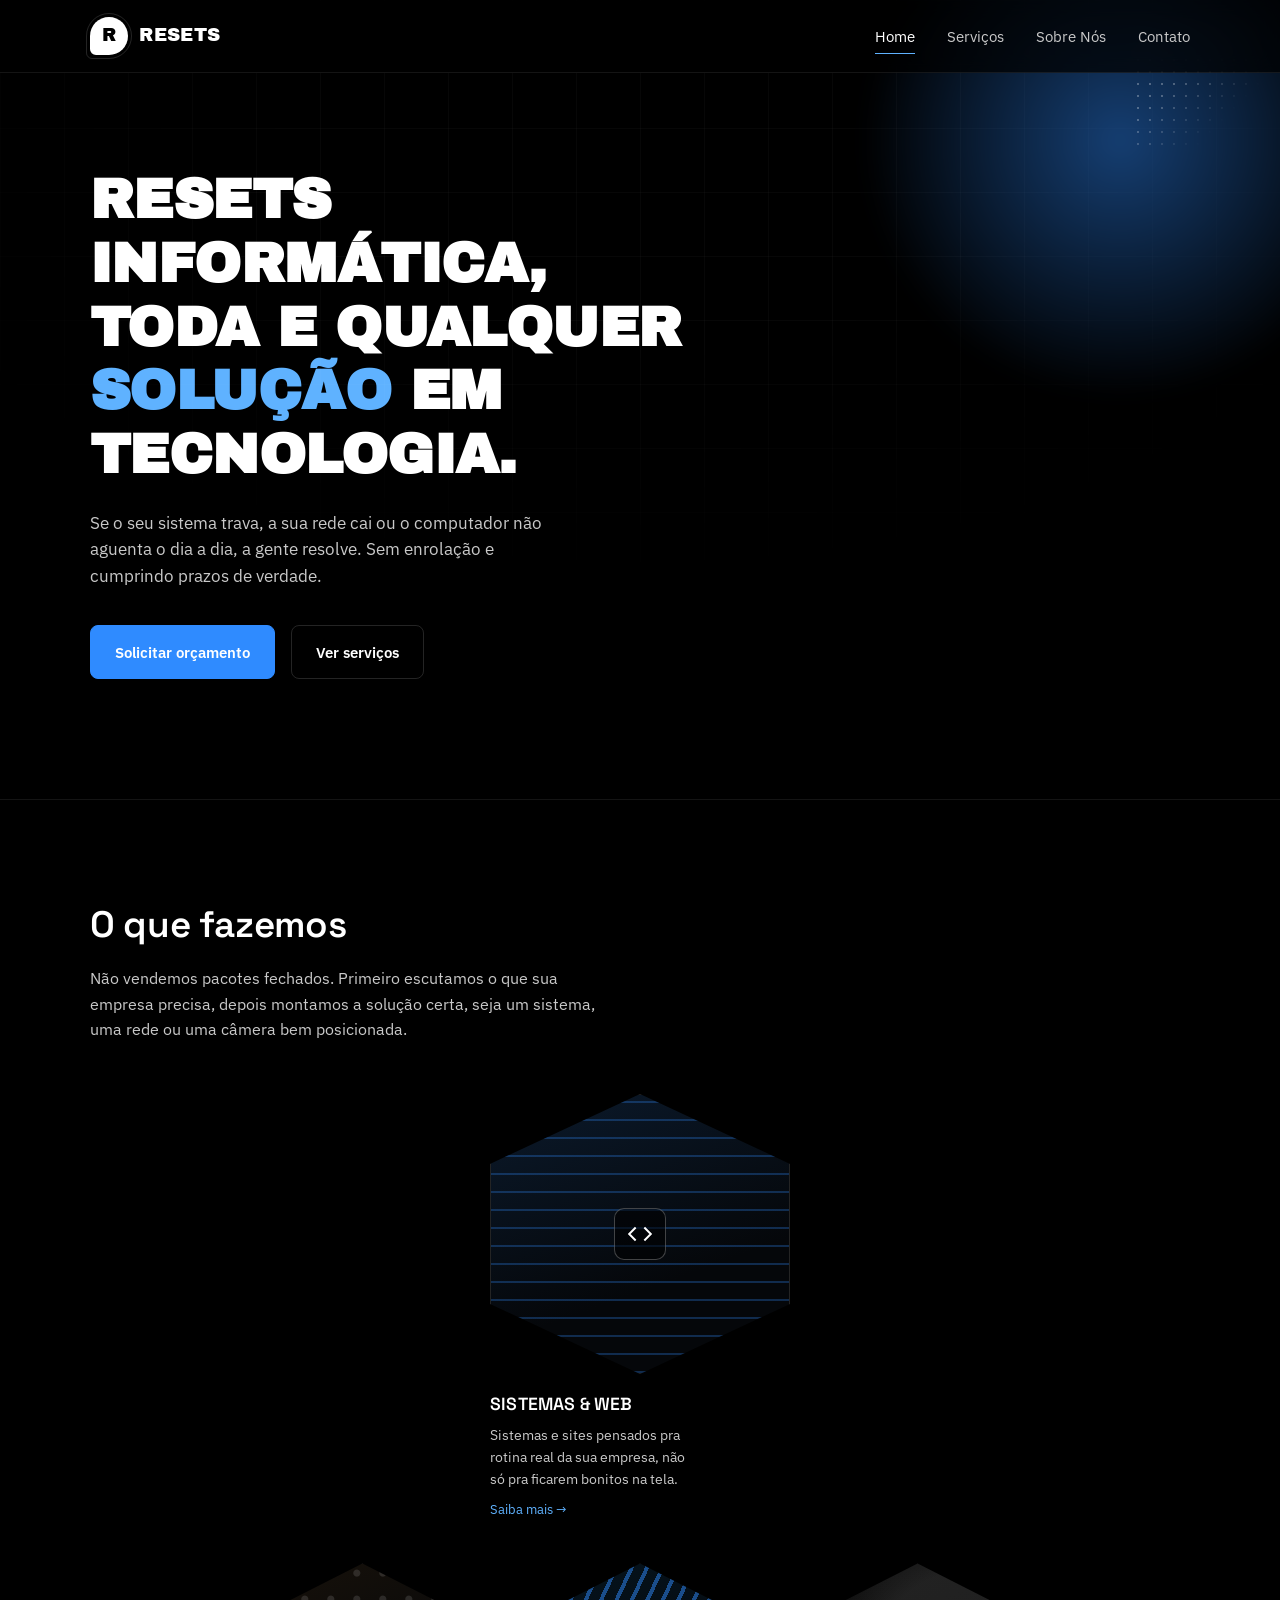
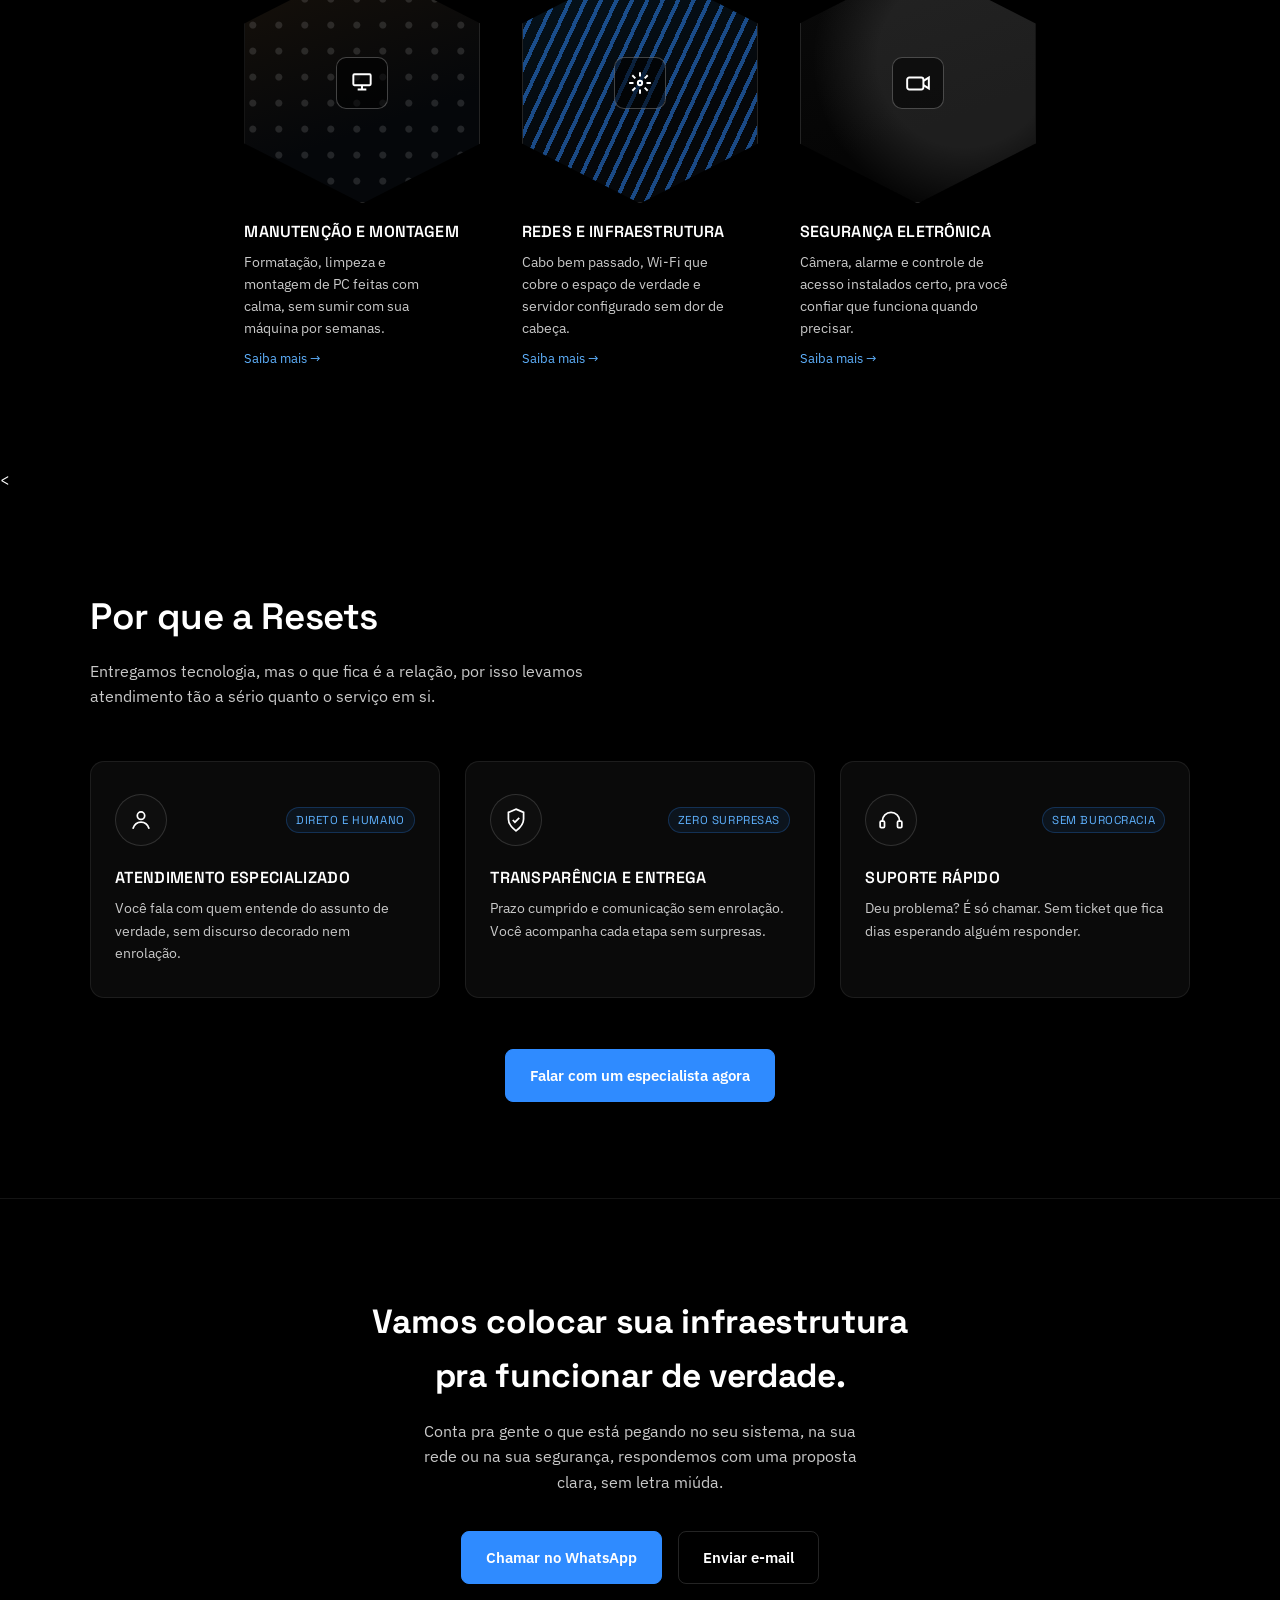
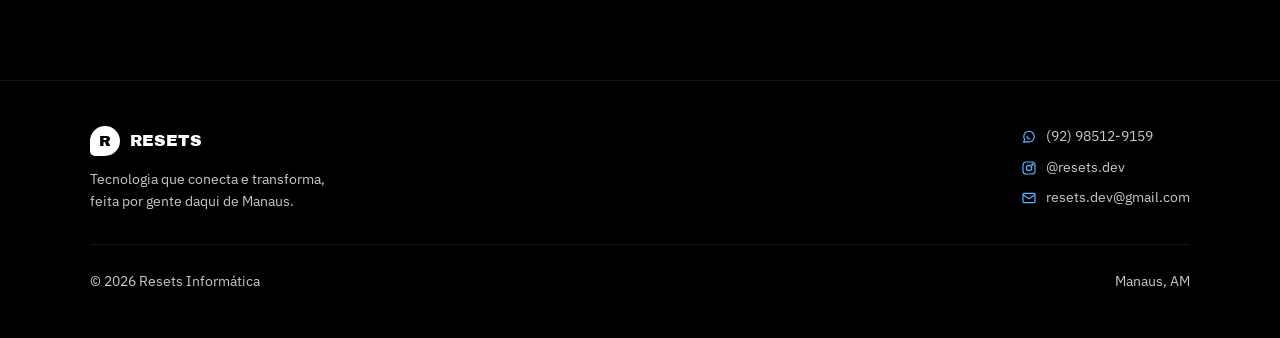
==== commit a6a72fd9: "ok" ====
--- a/index.html
+++ b/index.html
@@ -52,7 +52,7 @@
     <p class="lead">Se o seu sistema trava, a sua rede cai ou o computador não aguenta o dia a dia, a gente resolve. Sem enrolação e cumprindo prazos de verdade.</p>
 
     <div class="hero-actions">
-      <a href="orcamento.html" class="btn btn-primary">Montar meu pedido</a>
+      <a href="index.html#contato" class="btn btn-primary">Solicitar orçamento</a>
       <a href="index.html#servicos" class="btn btn-ghost">Ver serviços</a>
     </div>
   </div>
@@ -207,7 +207,7 @@
     <p>Conta pra gente o que está pegando no seu sistema, na sua rede ou na sua segurança, respondemos com uma proposta clara, sem letra miúda.</p>
     <div class="hero-actions">
       <a href="https://wa.me/5592985129159" class="btn btn-primary" target="_blank" rel="noopener">Chamar no WhatsApp</a>
-      <a href="orcamento.html" class="btn btn-ghost">Montar meu pedido</a>
+      <a href="mailto:resets.dev@gmail.com" class="btn btn-ghost">Enviar e-mail</a>
     </div>
   </div>
 </section>
--- a/assets/style.css
+++ b/assets/style.css
@@ -742,59 +742,3 @@
 
   .footer-grid{ flex-direction:column; }
 }
-
-/* Pedido de orçamento guiado */
-[hidden]{ display:none !important; }
-.quote-page{ padding-top:120px; padding-bottom:72px; max-width:960px; }
-.quote-back,.quote-direct a{ color:var(--blue-bright); }
-.quote-heading{ margin:32px 0; max-width:680px; }
-.quote-eyebrow{ color:var(--blue-bright); font-size:.75rem; font-weight:700; letter-spacing:.18em; }
-.quote-heading h1{ font-size:clamp(2.2rem,5vw,3.8rem); line-height:1.12; margin:12px 0 20px; }
-.quote-heading h1 span{ color:var(--blue-bright); }
-.quote-heading p,.quote-muted,.quote-direct{ color:var(--text-dim); }
-.quote-steps{ display:flex; list-style:none; padding:0; margin:0 0 24px; gap:24px; }
-.quote-steps li{ flex:1; color:var(--text-dim); border-bottom:2px solid var(--line); padding:12px 0; font-size:.9rem; }
-.quote-steps span{ margin-right:8px; font-family:var(--font-head); }
-.quote-steps [aria-current],.quote-steps .is-complete{ border-color:var(--blue); color:var(--blue-bright); }
-.quote-panel{ background:radial-gradient(ellipse at top right,rgba(47,139,255,.09),transparent 60%),var(--bg-soft); border:1px solid var(--line); border-radius:18px; padding:clamp(20px,4vw,40px); }
-.quote-panel section{ padding:0; scroll-margin-top:100px; }
-.quote-panel h2{ font-size:clamp(1.4rem,3vw,1.9rem); }
-.quote-muted{ font-size:.95rem; margin:12px 0 24px; }
-.quote-services{ border:0; padding:0; margin:0; display:grid; grid-template-columns:1fr 1fr; gap:14px; min-width:0; }
-.quote-services label{ display:flex; align-items:flex-start; gap:12px; padding:22px; border:1px solid var(--line); border-radius:12px; background:#0a0a0a; cursor:pointer; transition:border-color .2s,background .2s; }
-.quote-services label:hover{ border-color:var(--blue-bright); }
-.quote-services label:has(input:checked){ border-color:var(--blue); background:rgba(47,139,255,.12); }
-.quote-services input{ accent-color:var(--blue); margin:5px 0 0; flex-shrink:0; width:17px; height:17px; }
-.quote-services b{ display:block; font-family:var(--font-head); }
-.quote-services small{ display:block; color:var(--text-dim); margin-top:8px; line-height:1.5; }
-.quote-fields{ display:grid; grid-template-columns:1fr 1fr; gap:20px; }
-.quote-field{ display:flex; flex-direction:column; gap:10px; font-weight:500; margin-bottom:24px; min-width:0; }
-.quote-field small{ color:var(--text-dim); font-weight:400; }
-.quote-field select,.quote-field textarea{ width:100%; min-height:50px; border:1px solid var(--line); border-radius:8px; padding:12px; background:#101010; color:var(--text); font:inherit; color-scheme:dark; }
-.quote-field textarea{ resize:vertical; }
-.quote-actions{ display:flex; flex-wrap:wrap; justify-content:flex-end; gap:12px; border-top:1px solid var(--line); padding-top:24px; margin-top:28px; }
-.quote-actions .btn{ cursor:pointer; font-family:inherit; }
-.quote-message{ white-space:pre-wrap; overflow-wrap:anywhere; font:inherit; padding:24px; background:#050505; border:1px solid var(--line); border-left:3px solid var(--blue); border-radius:8px; }
-.quote-direct{ text-align:center; font-size:.9rem; margin-top:24px; }
-.quote-page :focus-visible{ outline:2px solid var(--blue-bright); outline-offset:4px; }
-.quote-page h2:focus{ outline:none; }
-.quote-sr{ position:absolute; width:1px; height:1px; padding:0; overflow:hidden; clip-path:inset(50%); white-space:nowrap; }
-@media(max-width:600px){
-  .quote-services,.quote-fields{ grid-template-columns:1fr; }
-  .quote-steps{ gap:12px; }
-  .quote-steps li{ font-size:.8rem; }
-  .quote-steps span{ display:block; }
-  .quote-actions .btn{ width:100%; text-align:center; justify-content:center; }
-}
-
-/* Ícone secundário: discreto no visual, confortável para toque e teclado. */
-.service-heading{ display:flex; align-items:center; gap:12px; }
-.service-heading h1{ min-width:0; }
-.service-share{ display:inline-flex; align-items:center; justify-content:center; flex:0 0 44px; width:44px; height:44px; padding:0; border:0; border-radius:50%; background:transparent; color:#999; cursor:pointer; transition:color .2s,background .2s; }
-.service-share:hover,.service-share:focus-visible{ color:var(--blue-bright); background:rgba(47,139,255,.1); }
-.service-share:focus-visible{ outline:2px solid var(--blue-bright); outline-offset:3px; }
-.service-share:disabled{ opacity:.5; cursor:wait; }
-.share-feedback{ color:var(--text-dim); font-size:.85rem; margin:10px 0; }
-.share-feedback p{ margin:0; }
-.share-feedback label{ display:block; margin-top:8px; }
-.share-feedback input{ display:block; width:100%; max-width:560px; margin-top:6px; padding:10px; background:var(--bg-soft); color:var(--text); border:1px solid var(--line); border-radius:6px; font:inherit; }
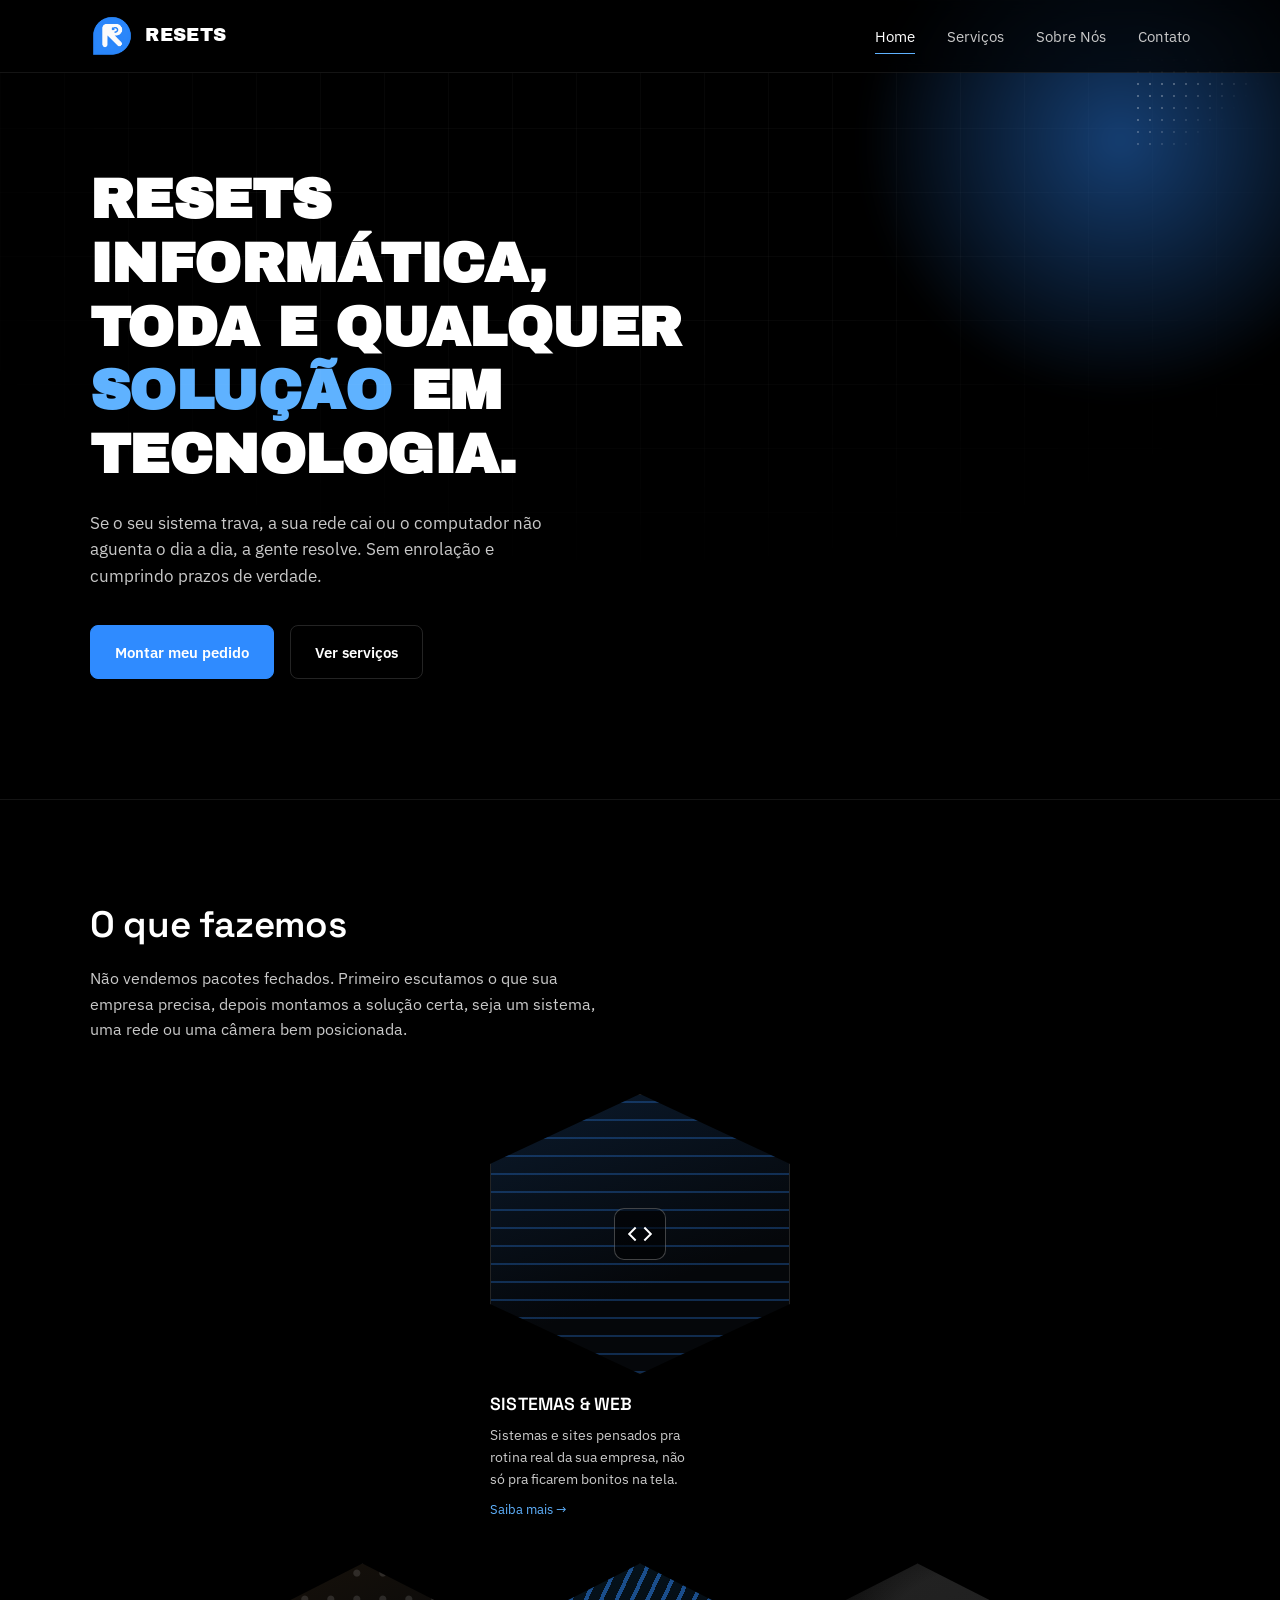
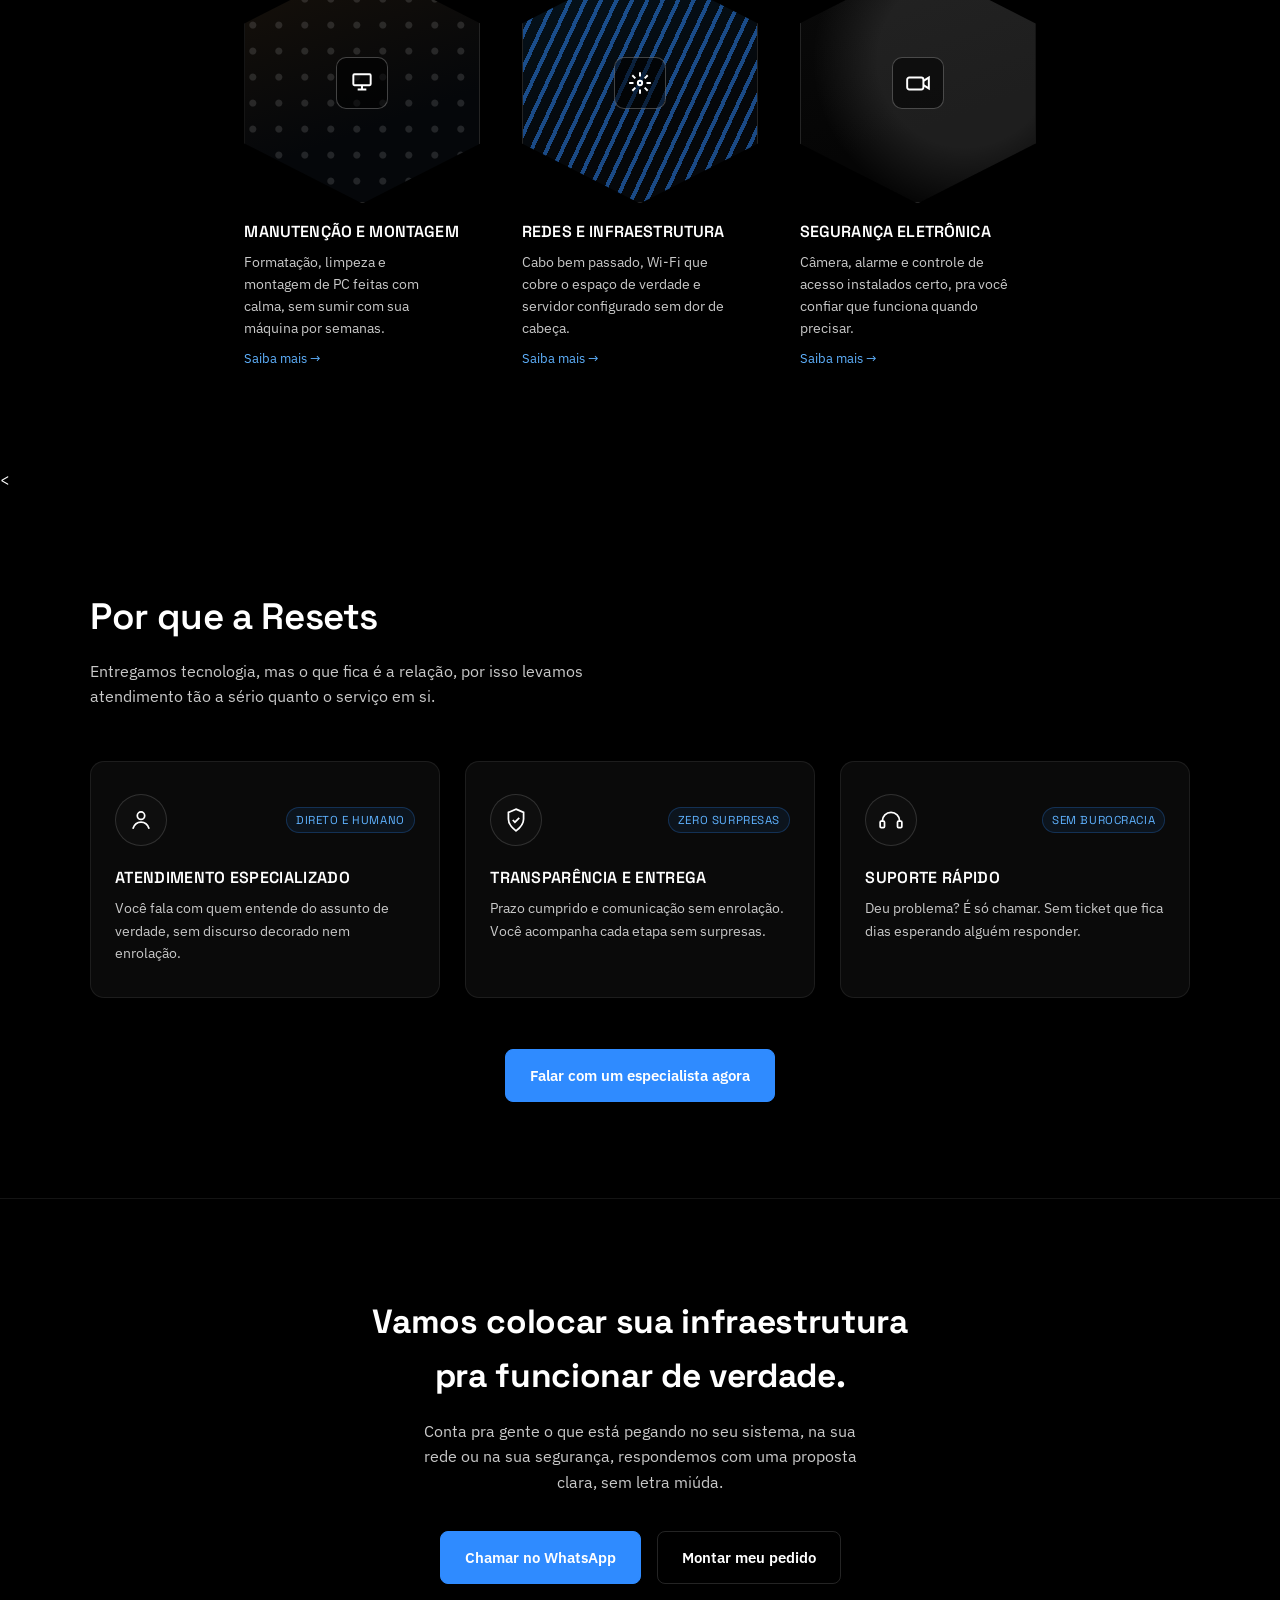
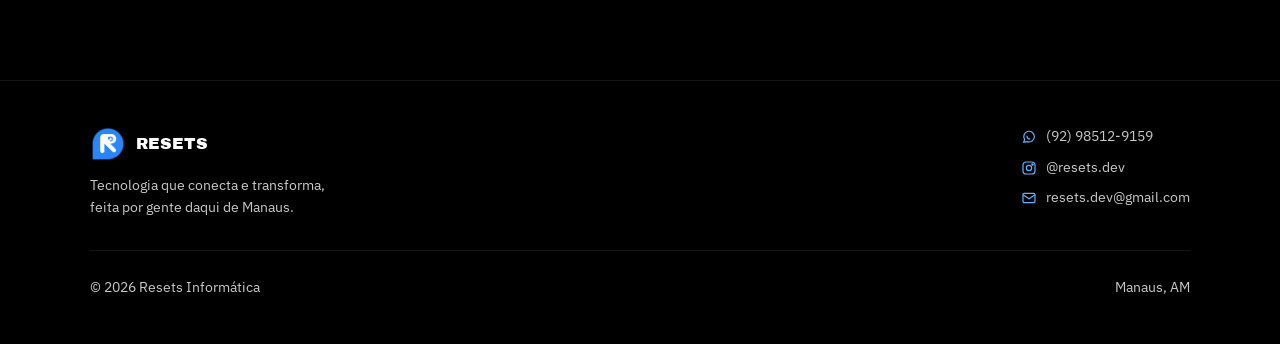
==== commit 520d67b6: "Atualiza marca com logo azul e branca sem borda" ====
--- a/index.html
+++ b/index.html
@@ -20,7 +20,7 @@
 <header>
   <div class="wrap nav">
     <a href="index.html" class="brand">
-      <span class="mark">R</span>
+      <img class="mark" src="assets/logo-resets.png" alt="" width="44" height="44">
       RESETS
     </a>
 
@@ -52,7 +52,7 @@
     <p class="lead">Se o seu sistema trava, a sua rede cai ou o computador não aguenta o dia a dia, a gente resolve. Sem enrolação e cumprindo prazos de verdade.</p>
 
     <div class="hero-actions">
-      <a href="index.html#contato" class="btn btn-primary">Solicitar orçamento</a>
+      <a href="orcamento.html" class="btn btn-primary">Montar meu pedido</a>
       <a href="index.html#servicos" class="btn btn-ghost">Ver serviços</a>
     </div>
   </div>
@@ -207,7 +207,7 @@
     <p>Conta pra gente o que está pegando no seu sistema, na sua rede ou na sua segurança, respondemos com uma proposta clara, sem letra miúda.</p>
     <div class="hero-actions">
       <a href="https://wa.me/5592985129159" class="btn btn-primary" target="_blank" rel="noopener">Chamar no WhatsApp</a>
-      <a href="mailto:resets.dev@gmail.com" class="btn btn-ghost">Enviar e-mail</a>
+      <a href="orcamento.html" class="btn btn-ghost">Montar meu pedido</a>
     </div>
   </div>
 </section>
@@ -220,7 +220,7 @@
     <div class="footer-grid">
       <div>
         <a href="index.html" class="footer-brand">
-          <span class="mark">R</span>
+          <img class="mark" src="assets/logo-resets.png" alt="" width="44" height="44">
           RESETS
         </a>
         <p style="margin:.8rem 0 0; max-width:32ch;">Tecnologia que conecta e transforma, feita por gente daqui de Manaus.</p>
--- a/assets/style.css
+++ b/assets/style.css
@@ -85,24 +85,11 @@
 }
 
 .brand .mark{
-  position:relative;
-  width:38px; height:38px;
-  background:#fff;
-  border-radius:50% 50% 50% 6px;
-  display:flex;
-  align-items:center;
-  justify-content:center;
-  color:#000;
-  font-family: var(--font-display);
-  font-size:1.15rem;
+  width:44px; height:44px;
+  background:transparent;
+  display:block;
+  object-fit:contain;
   flex-shrink:0;
-}
-.brand .mark::after{
-  content:"";
-  position:absolute;
-  inset:-4px;
-  border:1px solid var(--line);
-  border-radius:inherit;
 }
 
 nav.menu{
@@ -664,15 +651,11 @@
   font-size:1rem;
 }
 .footer-brand .mark{
-  width:30px; height:30px;
-  background:#fff;
-  color:#000;
-  border-radius:50% 50% 50% 5px;
-  display:flex;
-  align-items:center;
-  justify-content:center;
-  font-family: var(--font-display);
-  font-size:.95rem;
+  width:36px; height:36px;
+  background:transparent;
+  display:block;
+  object-fit:contain;
+  flex-shrink:0;
 }
 .footer-contact{
   display:flex;
@@ -742,3 +725,59 @@
 
   .footer-grid{ flex-direction:column; }
 }
+
+/* Pedido de orçamento guiado */
+[hidden]{ display:none !important; }
+.quote-page{ padding-top:120px; padding-bottom:72px; max-width:960px; }
+.quote-back,.quote-direct a{ color:var(--blue-bright); }
+.quote-heading{ margin:32px 0; max-width:680px; }
+.quote-eyebrow{ color:var(--blue-bright); font-size:.75rem; font-weight:700; letter-spacing:.18em; }
+.quote-heading h1{ font-size:clamp(2.2rem,5vw,3.8rem); line-height:1.12; margin:12px 0 20px; }
+.quote-heading h1 span{ color:var(--blue-bright); }
+.quote-heading p,.quote-muted,.quote-direct{ color:var(--text-dim); }
+.quote-steps{ display:flex; list-style:none; padding:0; margin:0 0 24px; gap:24px; }
+.quote-steps li{ flex:1; color:var(--text-dim); border-bottom:2px solid var(--line); padding:12px 0; font-size:.9rem; }
+.quote-steps span{ margin-right:8px; font-family:var(--font-head); }
+.quote-steps [aria-current],.quote-steps .is-complete{ border-color:var(--blue); color:var(--blue-bright); }
+.quote-panel{ background:radial-gradient(ellipse at top right,rgba(47,139,255,.09),transparent 60%),var(--bg-soft); border:1px solid var(--line); border-radius:18px; padding:clamp(20px,4vw,40px); }
+.quote-panel section{ padding:0; scroll-margin-top:100px; }
+.quote-panel h2{ font-size:clamp(1.4rem,3vw,1.9rem); }
+.quote-muted{ font-size:.95rem; margin:12px 0 24px; }
+.quote-services{ border:0; padding:0; margin:0; display:grid; grid-template-columns:1fr 1fr; gap:14px; min-width:0; }
+.quote-services label{ display:flex; align-items:flex-start; gap:12px; padding:22px; border:1px solid var(--line); border-radius:12px; background:#0a0a0a; cursor:pointer; transition:border-color .2s,background .2s; }
+.quote-services label:hover{ border-color:var(--blue-bright); }
+.quote-services label:has(input:checked){ border-color:var(--blue); background:rgba(47,139,255,.12); }
+.quote-services input{ accent-color:var(--blue); margin:5px 0 0; flex-shrink:0; width:17px; height:17px; }
+.quote-services b{ display:block; font-family:var(--font-head); }
+.quote-services small{ display:block; color:var(--text-dim); margin-top:8px; line-height:1.5; }
+.quote-fields{ display:grid; grid-template-columns:1fr 1fr; gap:20px; }
+.quote-field{ display:flex; flex-direction:column; gap:10px; font-weight:500; margin-bottom:24px; min-width:0; }
+.quote-field small{ color:var(--text-dim); font-weight:400; }
+.quote-field select,.quote-field textarea{ width:100%; min-height:50px; border:1px solid var(--line); border-radius:8px; padding:12px; background:#101010; color:var(--text); font:inherit; color-scheme:dark; }
+.quote-field textarea{ resize:vertical; }
+.quote-actions{ display:flex; flex-wrap:wrap; justify-content:flex-end; gap:12px; border-top:1px solid var(--line); padding-top:24px; margin-top:28px; }
+.quote-actions .btn{ cursor:pointer; font-family:inherit; }
+.quote-message{ white-space:pre-wrap; overflow-wrap:anywhere; font:inherit; padding:24px; background:#050505; border:1px solid var(--line); border-left:3px solid var(--blue); border-radius:8px; }
+.quote-direct{ text-align:center; font-size:.9rem; margin-top:24px; }
+.quote-page :focus-visible{ outline:2px solid var(--blue-bright); outline-offset:4px; }
+.quote-page h2:focus{ outline:none; }
+.quote-sr{ position:absolute; width:1px; height:1px; padding:0; overflow:hidden; clip-path:inset(50%); white-space:nowrap; }
+@media(max-width:600px){
+  .quote-services,.quote-fields{ grid-template-columns:1fr; }
+  .quote-steps{ gap:12px; }
+  .quote-steps li{ font-size:.8rem; }
+  .quote-steps span{ display:block; }
+  .quote-actions .btn{ width:100%; text-align:center; justify-content:center; }
+}
+
+/* Ícone secundário: discreto no visual, confortável para toque e teclado. */
+.service-heading{ display:flex; align-items:center; gap:12px; }
+.service-heading h1{ min-width:0; }
+.service-share{ display:inline-flex; align-items:center; justify-content:center; flex:0 0 44px; width:44px; height:44px; padding:0; border:0; border-radius:50%; background:transparent; color:#999; cursor:pointer; transition:color .2s,background .2s; }
+.service-share:hover,.service-share:focus-visible{ color:var(--blue-bright); background:rgba(47,139,255,.1); }
+.service-share:focus-visible{ outline:2px solid var(--blue-bright); outline-offset:3px; }
+.service-share:disabled{ opacity:.5; cursor:wait; }
+.share-feedback{ color:var(--text-dim); font-size:.85rem; margin:10px 0; }
+.share-feedback p{ margin:0; }
+.share-feedback label{ display:block; margin-top:8px; }
+.share-feedback input{ display:block; width:100%; max-width:560px; margin-top:6px; padding:10px; background:var(--bg-soft); color:var(--text); border:1px solid var(--line); border-radius:6px; font:inherit; }
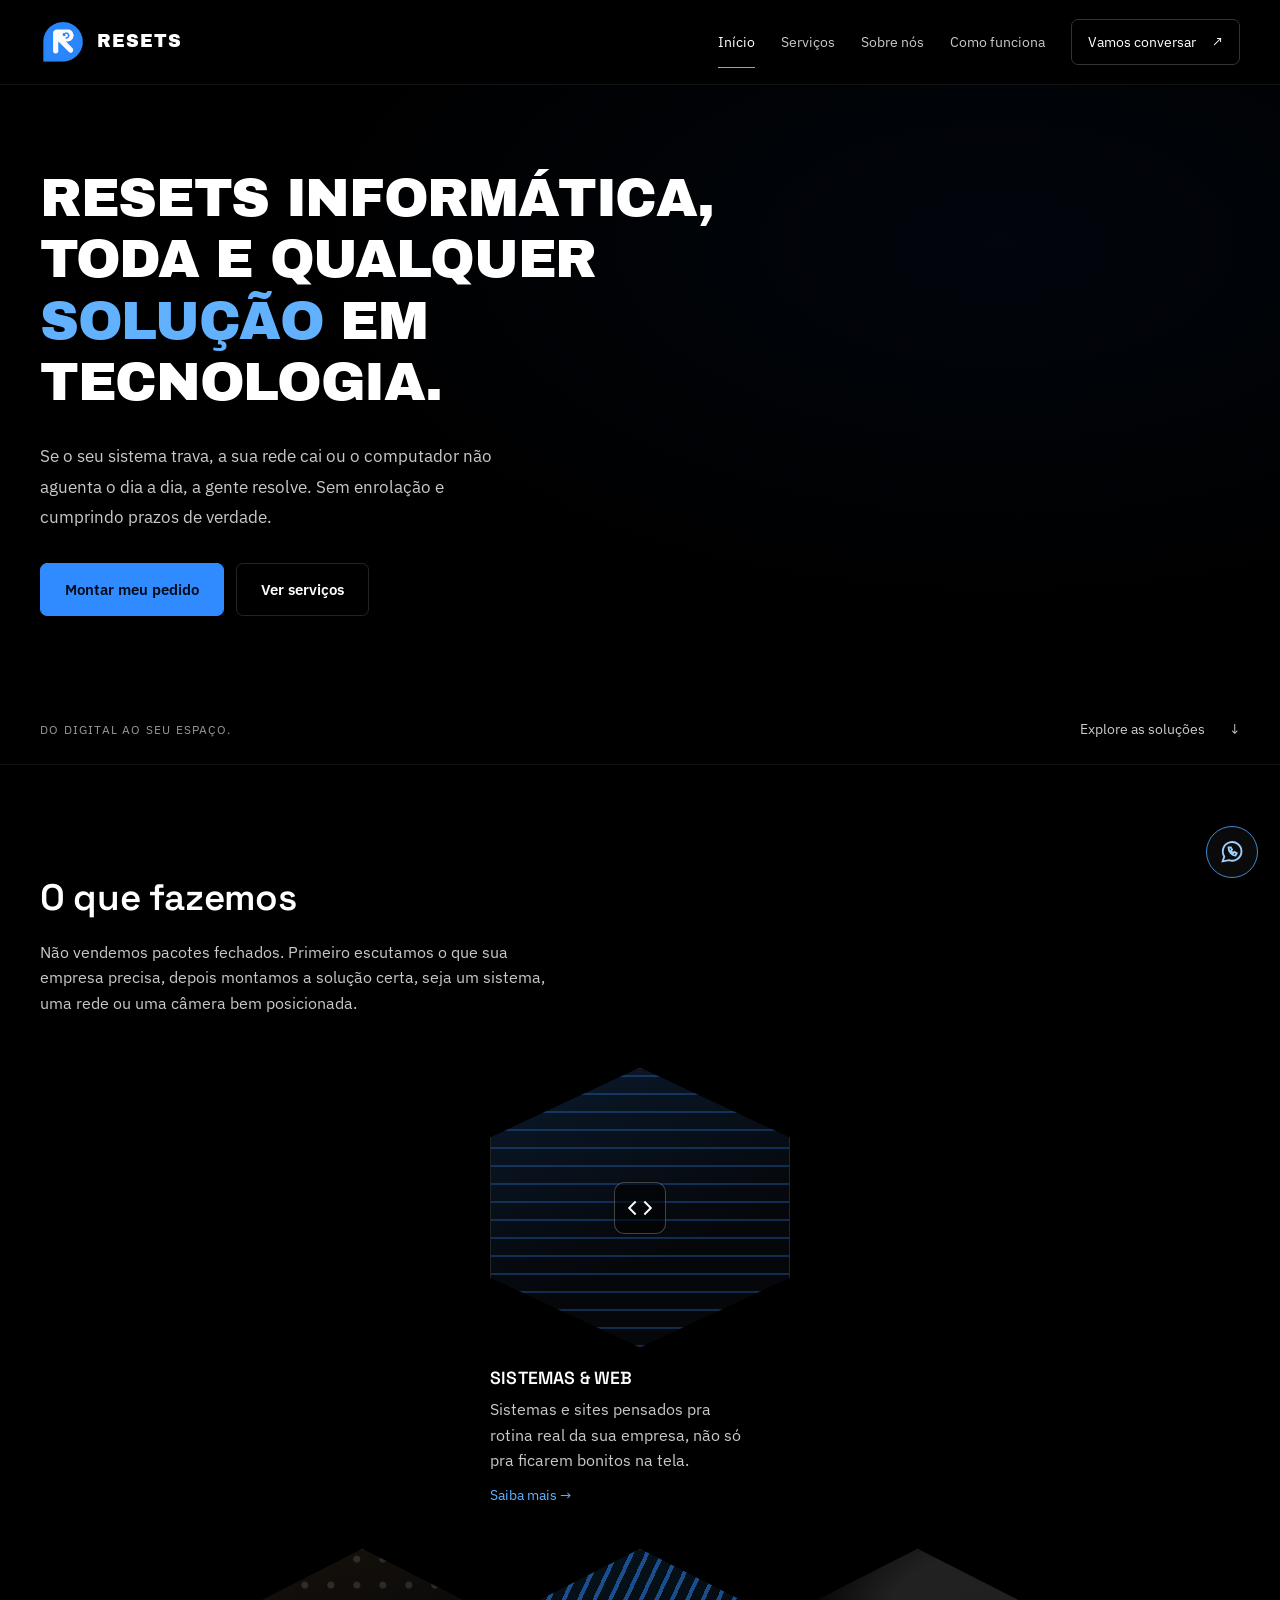
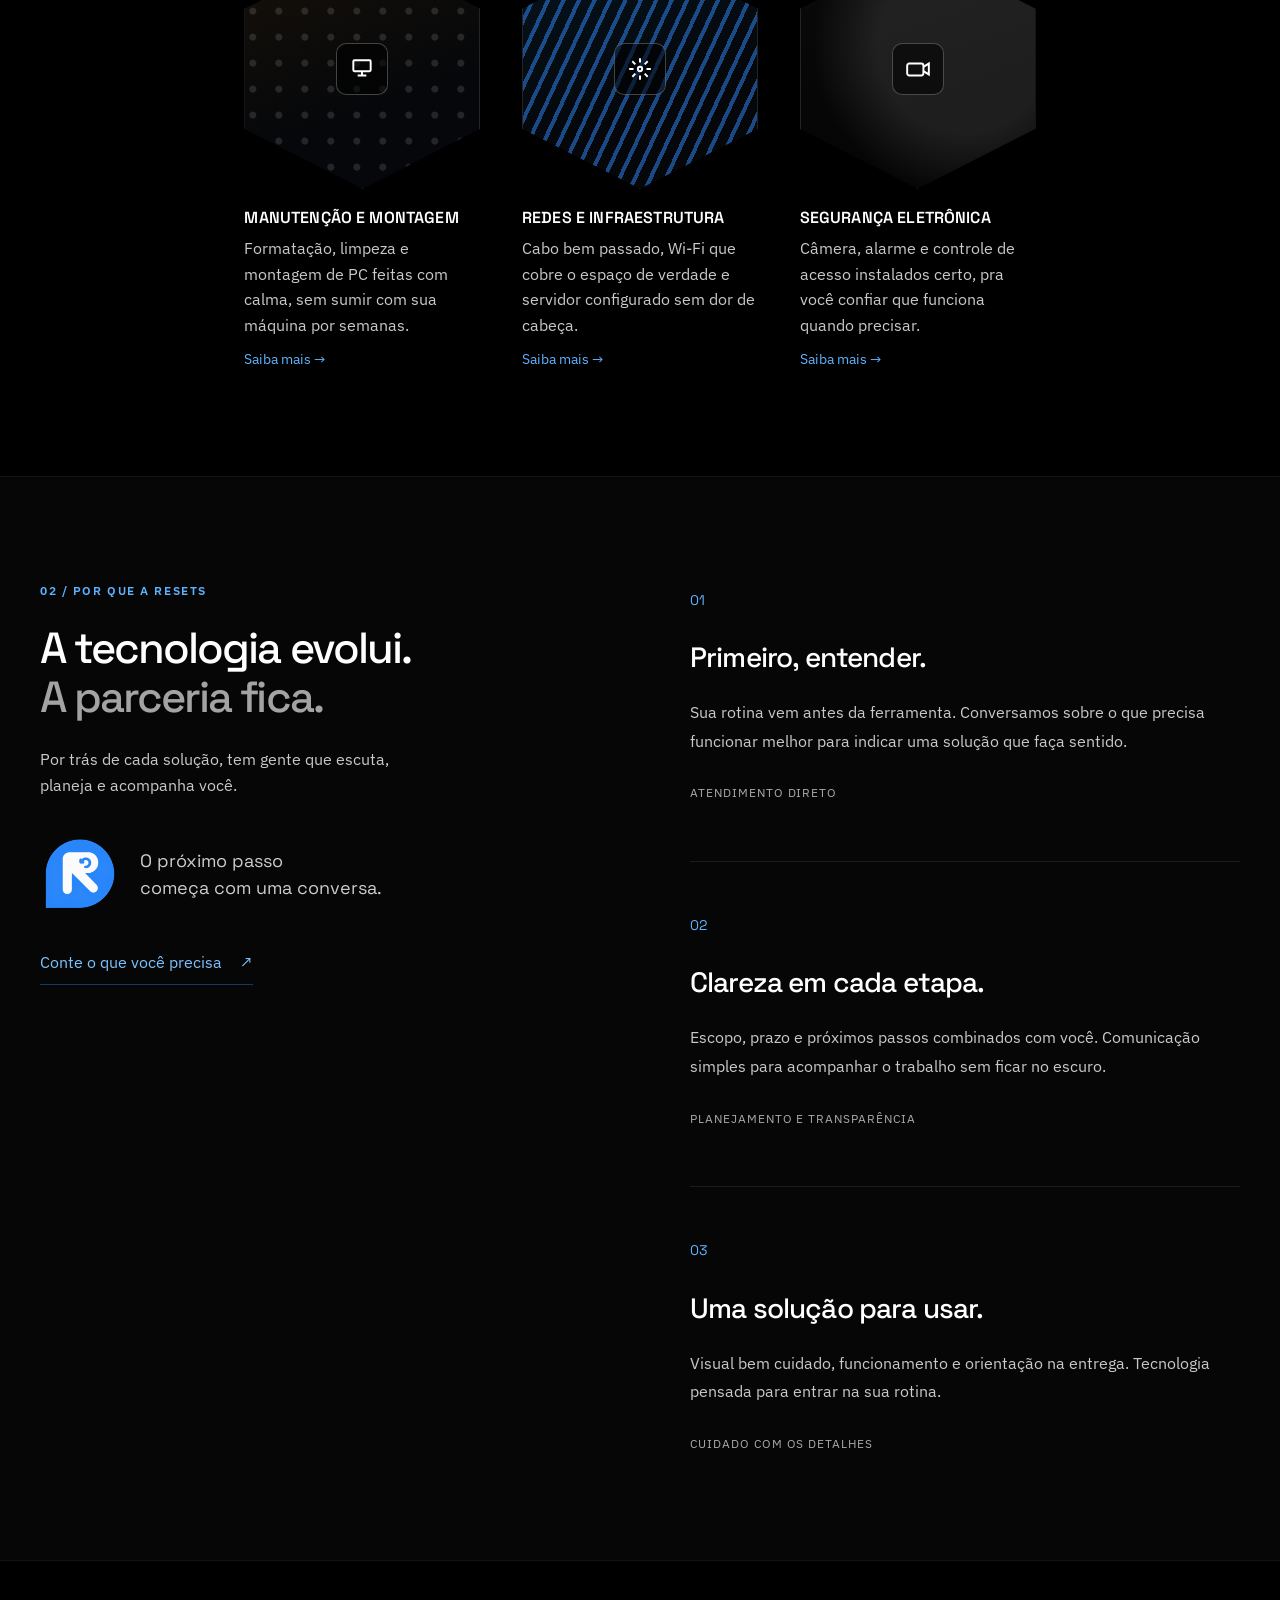
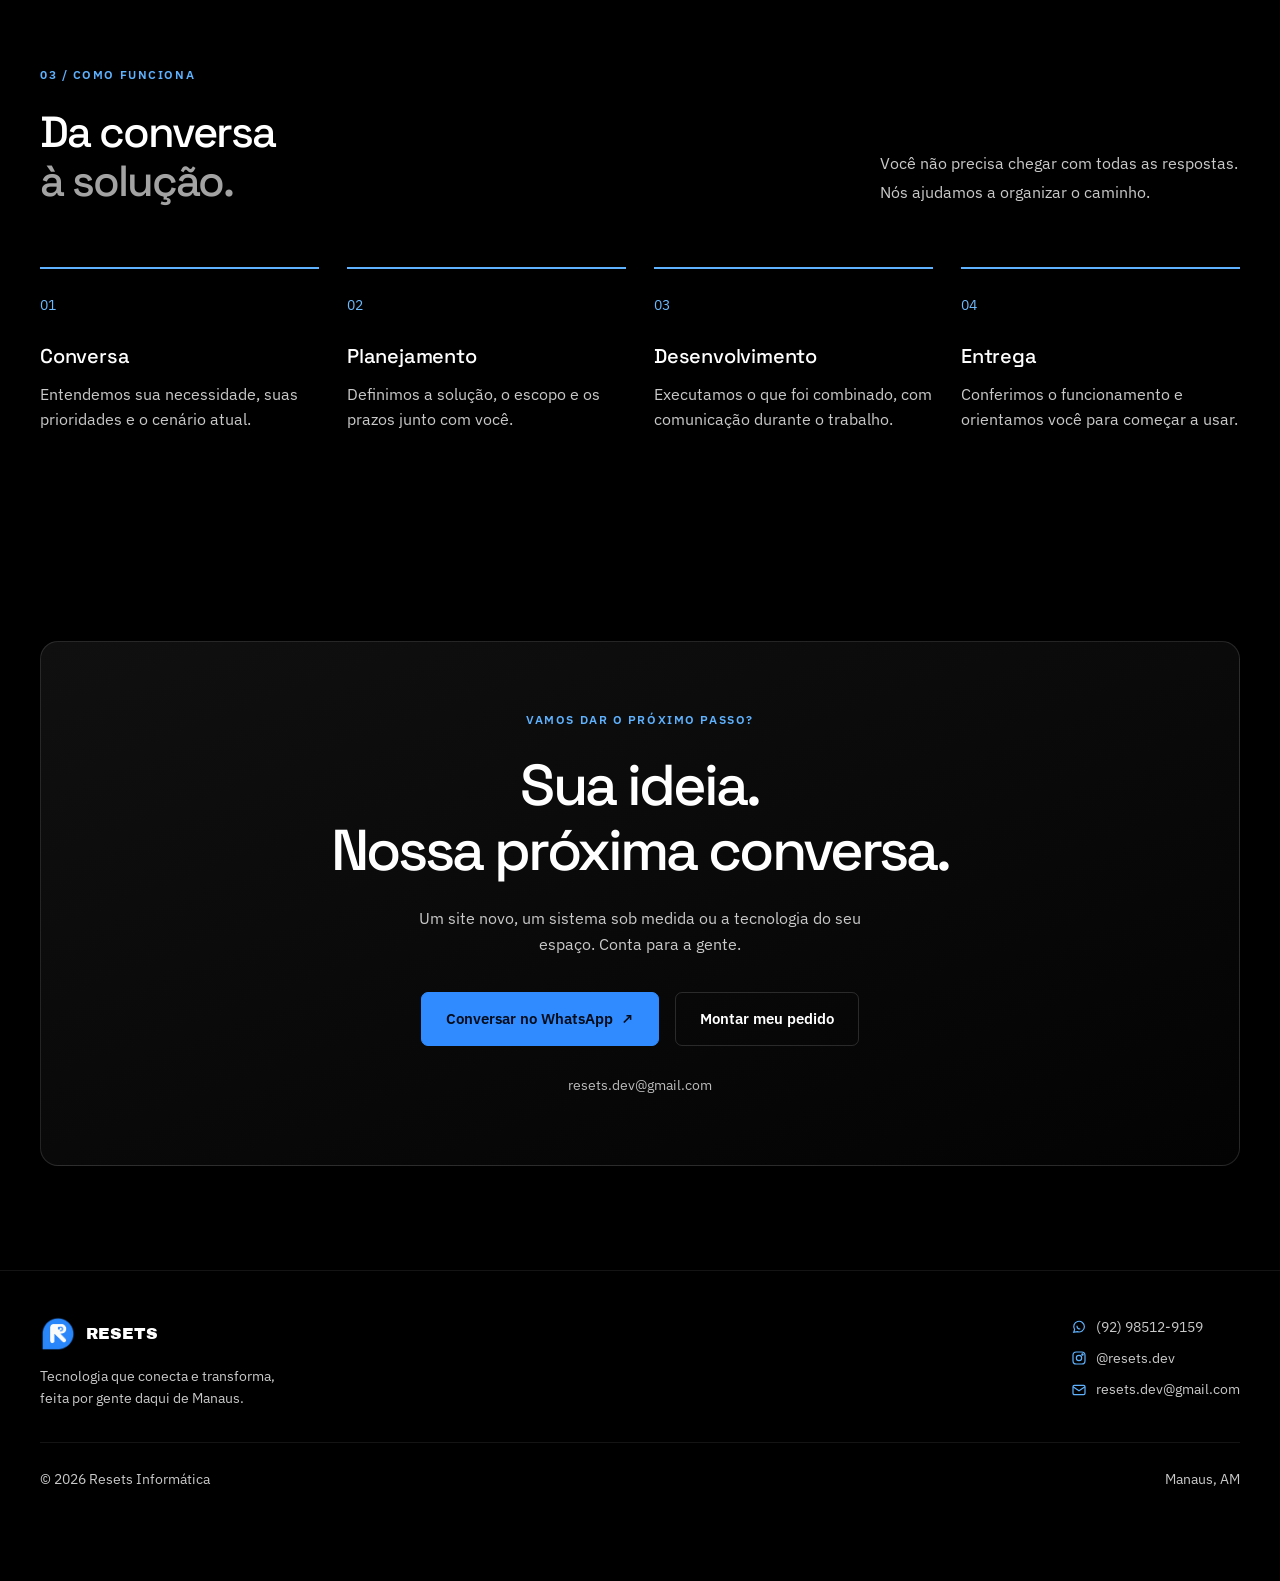
==== commit 98050e6b: "Refina visual e navegação preservando identidade original da Resets" ====
--- a/index.html
+++ b/index.html
@@ -3,7 +3,7 @@
 <head>
 <meta charset="UTF-8">
 <meta name="viewport" content="width=device-width, initial-scale=1.0">
-<title>Resets Informática</title>
+<title>Resets — Sites, sistemas e soluções em tecnologia</title>
 <link rel="icon" type="image/jpeg" href="logo.jpeg">
 <meta name="description" content="Desenvolvimento de sistemas e sites, manutenção e montagem de PCs, redes e infraestrutura, e segurança eletrônica em Manaus.">
 
@@ -11,60 +11,34 @@
 <link rel="preconnect" href="https://fonts.gstatic.com" crossorigin>
 <link href="https://fonts.googleapis.com/css2?family=Archivo+Black&family=Space+Grotesk:wght@500;600;700&family=IBM+Plex+Sans:wght@400;500;600&display=swap" rel="stylesheet">
 <link rel="stylesheet" href="assets/style.css">
+<link rel="stylesheet" href="assets/redesign.css">
 </head>
-<body>
+<body class="home-page">
+<a class="skip-link" href="#conteudo">Pular para o conteúdo</a>
+<header><div class="wrap nav">
+  <a href="#home" class="brand" aria-label="Resets, início"><img class="mark" src="assets/logo-resets.png" alt="" width="44" height="44">RESETS</a>
+  <nav class="menu" id="menu" aria-label="Menu principal"><a href="#home" class="is-active" aria-current="location">Início</a><a href="#servicos">Serviços</a><a href="#sobre">Sobre nós</a><a href="#processo">Como funciona</a><a href="#contato" class="nav-contact">Vamos conversar <span aria-hidden="true">↗</span></a></nav>
+  <button class="menu-toggle" id="menuToggle" aria-label="Abrir menu" aria-expanded="false" aria-controls="menu"><svg viewBox="0 0 24 24" width="28" height="28" fill="none" stroke="currentColor" stroke-width="1.6" aria-hidden="true"><path d="M4 7h16M4 12h16M4 17h16"/></svg></button>
+</div></header>
+<main id="conteudo">
+<section class="hero launch-hero" id="home" aria-labelledby="hero-title">
+  <div class="ambient-light" aria-hidden="true"></div>
+  <div class="wrap hero-layout">
+    <div class="hero-copy">
+    <h1 id="hero-title" class="hero-enter">Resets Informática, toda e qualquer <span>solução</span> em tecnologia.</h1>
+    <p class="lead hero-enter">Se o seu sistema trava, a sua rede cai ou o computador não aguenta o dia a dia, a gente resolve. Sem enrolação e cumprindo prazos de verdade.</p>
 
-<!-- ============================================================
-     CABEÇALHO
-     ============================================================ -->
-<header>
-  <div class="wrap nav">
-    <a href="index.html" class="brand">
-      <img class="mark" src="assets/logo-resets.png" alt="" width="44" height="44">
-      RESETS
-    </a>
-
-    <nav class="menu" id="menu">
-      <a href="index.html" class="is-active">Home</a>
-      <a href="index.html#servicos">Serviços</a>
-      <a href="index.html#sobre">Sobre Nós</a>
-      <a href="index.html#contato">Contato</a>
-    </nav>
-
-    <button class="menu-toggle" id="menuToggle" aria-label="Abrir menu" aria-expanded="false">
-      <svg width="18" height="18" viewBox="0 0 24 24" fill="none" stroke="currentColor" stroke-width="2">
-        <line x1="3" y1="6" x2="21" y2="6"/><line x1="3" y1="12" x2="21" y2="12"/><line x1="3" y1="18" x2="21" y2="18"/>
-      </svg>
-    </button>
-  </div>
-</header>
-
-<!-- ============================================================
-     HERO
-     ============================================================ -->
-<section class="hero" id="home">
-  <div class="hero-mesh" aria-hidden="true"></div>
-  <div class="hero-glow" aria-hidden="true"></div>
-  <div class="dot-corner" aria-hidden="true"></div>
-
-  <div class="wrap">
-    <h1>Resets Informática, toda e qualquer <span>solução</span> em tecnologia.</h1>
-    <p class="lead">Se o seu sistema trava, a sua rede cai ou o computador não aguenta o dia a dia, a gente resolve. Sem enrolação e cumprindo prazos de verdade.</p>
-
-    <div class="hero-actions">
+    <div class="hero-actions hero-enter">
       <a href="orcamento.html" class="btn btn-primary">Montar meu pedido</a>
       <a href="index.html#servicos" class="btn btn-ghost">Ver serviços</a>
     </div>
   </div>
+  </div><div class="wrap hero-baseline"><span>DO DIGITAL AO SEU ESPAÇO.</span><a href="#servicos">Explore as soluções <span aria-hidden="true">↓</span></a></div>
 </section>
-
-<!-- ============================================================
-     SERVIÇOS — grade hexagonal
-     ============================================================ -->
-<section id="servicos">
+<section id="servicos" aria-labelledby="services-title">
   <div class="wrap">
     <div class="section-head reveal">
-      <h2>O que fazemos</h2>
+      <h2 id="services-title">O que fazemos</h2>
       <p>Não vendemos pacotes fechados. Primeiro escutamos o que sua empresa precisa, depois montamos a solução certa, seja um sistema, uma rede ou uma câmera bem posicionada.</p>
     </div>
 
@@ -74,7 +48,7 @@
           <div class="hex">
             <div class="hex-tex hex-tex--code"></div>
             <div class="hex-icon-badge">
-              <svg class="hex-icon" viewBox="0 0 24 24" fill="none" stroke="currentColor" stroke-width="1.8">
+              <svg class="hex-icon" aria-hidden="true" viewBox="0 0 24 24" fill="none" stroke="currentColor" stroke-width="1.8">
                 <polyline points="8 6 2 12 8 18"/><polyline points="16 6 22 12 16 18"/>
               </svg>
             </div>
@@ -92,7 +66,7 @@
           <div class="hex">
             <div class="hex-tex hex-tex--board"></div>
             <div class="hex-icon-badge">
-              <svg class="hex-icon" viewBox="0 0 24 24" fill="none" stroke="currentColor" stroke-width="1.8">
+              <svg class="hex-icon" aria-hidden="true" viewBox="0 0 24 24" fill="none" stroke="currentColor" stroke-width="1.8">
                 <rect x="4" y="4" width="16" height="10" rx="1"/><line x1="8" y1="18" x2="16" y2="18"/><line x1="12" y1="14" x2="12" y2="18"/>
               </svg>
             </div>
@@ -108,7 +82,7 @@
           <div class="hex">
             <div class="hex-tex hex-tex--network"></div>
             <div class="hex-icon-badge">
-              <svg class="hex-icon" viewBox="0 0 24 24" fill="none" stroke="currentColor" stroke-width="1.8">
+              <svg class="hex-icon" aria-hidden="true" viewBox="0 0 24 24" fill="none" stroke="currentColor" stroke-width="1.8">
                 <circle cx="12" cy="12" r="2"/><path d="M12 2v4M12 18v4M2 12h4M18 12h4M4.9 4.9l2.8 2.8M16.3 16.3l2.8 2.8M4.9 19.1l2.8-2.8M16.3 7.7l2.8-2.8"/>
               </svg>
             </div>
@@ -124,7 +98,7 @@
           <div class="hex">
             <div class="hex-tex hex-tex--security"></div>
             <div class="hex-icon-badge">
-              <svg class="hex-icon" viewBox="0 0 24 24" fill="none" stroke="currentColor" stroke-width="1.8">
+              <svg class="hex-icon" aria-hidden="true" viewBox="0 0 24 24" fill="none" stroke="currentColor" stroke-width="1.8">
                 <rect x="2" y="7" width="15" height="11" rx="2"/><path d="M17 10l5-3v10l-5-3"/>
               </svg>
             </div>
@@ -139,82 +113,13 @@
     </div>
   </div>
 </section>
-
-<<!-- ============================================================
-     DIFERENCIAIS
-     ============================================================ -->
-<section id="sobre">
-  <div class="wrap">
-    <div class="section-head reveal">
-      <h2>Por que a Resets</h2>
-      <p>Entregamos tecnologia, mas o que fica é a relação, por isso levamos atendimento tão a sério quanto o serviço em si.</p>
-    </div>
-
-    <div class="diff-grid">
-      <div class="diff-card reveal">
-        <div class="diff-header">
-          <div class="diff-circle">
-            <svg width="26" height="26" viewBox="0 0 24 24" fill="none" stroke="currentColor" stroke-width="1.6">
-              <circle cx="12" cy="8" r="3.4"/><path d="M4.5 20c1.4-4 4.2-6 7.5-6s6.1 2 7.5 6"/>
-            </svg>
-          </div>
-          <span class="diff-badge">Direto e Humano</span>
-        </div>
-        <h3>Atendimento Especializado</h3>
-        <p>Você fala com quem entende do assunto de verdade, sem discurso decorado nem enrolação.</p>
-      </div>
-
-      <div class="diff-card reveal">
-        <div class="diff-header">
-          <div class="diff-circle">
-            <svg width="26" height="26" viewBox="0 0 24 24" fill="none" stroke="currentColor" stroke-width="1.6">
-              <path d="M12 2l7 3v6c0 5-3 8-7 11-4-3-7-6-7-11V5l7-3z"/><path d="M9 12l2 2 4-4"/>
-            </svg>
-          </div>
-          <span class="diff-badge">Zero Surpresas</span>
-        </div>
-        <h3>Transparência e Entrega</h3>
-        <p>Prazo cumprido e comunicação sem enrolação. Você acompanha cada etapa sem surpresas.</p>
-      </div>
-
-      <div class="diff-card reveal">
-        <div class="diff-header">
-          <div class="diff-circle">
-            <svg width="26" height="26" viewBox="0 0 24 24" fill="none" stroke="currentColor" stroke-width="1.6">
-              <path d="M4 13a8 8 0 0 1 16 0"/><rect x="2" y="13" width="4" height="6" rx="1"/><rect x="18" y="13" width="4" height="6" rx="1"/>
-            </svg>
-          </div>
-          <span class="diff-badge">Sem Burocracia</span>
-        </div>
-        <h3>Suporte Rápido</h3>
-        <p>Deu problema? É só chamar. Sem ticket que fica dias esperando alguém responder.</p>
-      </div>
-    </div>
-
-    <!-- CTA Rápido pós-diferenciais -->
-    <div class="diff-cta reveal">
-      <a href="https://wa.me/5592985129159" class="btn btn-primary" target="_blank" rel="noopener">Falar com um especialista agora</a>
-    </div>
-  </div>
-</section>
-
-<!-- ============================================================
-     CTA FINAL / CONTATO
-     ============================================================ -->
-<section class="cta" id="contato">
-  <div class="wrap reveal">
-    <h2>Vamos colocar sua infraestrutura pra funcionar de verdade.</h2>
-    <p>Conta pra gente o que está pegando no seu sistema, na sua rede ou na sua segurança, respondemos com uma proposta clara, sem letra miúda.</p>
-    <div class="hero-actions">
-      <a href="https://wa.me/5592985129159" class="btn btn-primary" target="_blank" rel="noopener">Chamar no WhatsApp</a>
-      <a href="orcamento.html" class="btn btn-ghost">Montar meu pedido</a>
-    </div>
-  </div>
-</section>
-
-<!-- ============================================================
-     RODAPÉ
-     ============================================================ -->
+<!-- Portfólio: inserir aqui apenas projetos autorizados, com imagem real,
+     nome, descrição, link e identificação de demonstração quando aplicável.
+     Adicionar o botão de projetos e a seção somente quando houver material. -->
+<section id="sobre" class="story-section" aria-labelledby="story-title"><div class="wrap story-layout"><div class="story-sticky"><p class="kicker">02 / POR QUE A RESETS</p><h2 id="story-title">A tecnologia evolui.<br><span>A parceria fica.</span></h2><p>Por trás de cada solução, tem gente que escuta, planeja e acompanha você.</p><div class="story-brand" aria-hidden="true"><img src="assets/logo-resets.png" width="92" height="92" loading="lazy" alt=""><span>O próximo passo<br>começa com uma conversa.</span></div><a class="text-link" href="orcamento.html">Conte o que você precisa <span aria-hidden="true">↗</span></a></div><div class="benefits"><article class="benefit reveal"><span class="benefit-number">01</span><h3>Primeiro, entender.</h3><p>Sua rotina vem antes da ferramenta. Conversamos sobre o que precisa funcionar melhor para indicar uma solução que faça sentido.</p><span class="benefit-tag">ATENDIMENTO DIRETO</span></article><article class="benefit reveal"><span class="benefit-number">02</span><h3>Clareza em cada etapa.</h3><p>Escopo, prazo e próximos passos combinados com você. Comunicação simples para acompanhar o trabalho sem ficar no escuro.</p><span class="benefit-tag">PLANEJAMENTO E TRANSPARÊNCIA</span></article><article class="benefit reveal"><span class="benefit-number">03</span><h3>Uma solução para usar.</h3><p>Visual bem cuidado, funcionamento e orientação na entrega. Tecnologia pensada para entrar na sua rotina.</p><span class="benefit-tag">CUIDADO COM OS DETALHES</span></article></div></div></section>
+<section id="processo" aria-labelledby="process-title"><div class="wrap"><div class="section-intro reveal"><div><p class="kicker">03 / COMO FUNCIONA</p><h2 id="process-title">Da conversa<br><span>à solução.</span></h2></div><p>Você não precisa chegar com todas as respostas. Nós ajudamos a organizar o caminho.</p></div><ol class="process-grid"><li class="reveal"><span>01</span><h3>Conversa</h3><p>Entendemos sua necessidade, suas prioridades e o cenário atual.</p></li><li class="reveal"><span>02</span><h3>Planejamento</h3><p>Definimos a solução, o escopo e os prazos junto com você.</p></li><li class="reveal"><span>03</span><h3>Desenvolvimento</h3><p>Executamos o que foi combinado, com comunicação durante o trabalho.</p></li><li class="reveal"><span>04</span><h3>Entrega</h3><p>Conferimos o funcionamento e orientamos você para começar a usar.</p></li></ol></div></section>
+<section id="contato" class="contact-section" aria-labelledby="contact-title"><div class="wrap"><div class="contact-panel reveal"><p class="kicker">VAMOS DAR O PRÓXIMO PASSO?</p><h2 id="contact-title">Sua ideia.<br><span>Nossa próxima conversa.</span></h2><p>Um site novo, um sistema sob medida ou a tecnologia do seu espaço. Conta para a gente.</p><div class="hero-actions"><a href="https://wa.me/5592985129159?text=Ol%C3%A1!%20Gostaria%20de%20conversar%20sobre%20uma%20solu%C3%A7%C3%A3o%20para%20minha%20empresa." class="btn btn-primary" target="_blank" rel="noopener">Conversar no WhatsApp <span aria-hidden="true">↗</span></a><a href="orcamento.html" class="btn btn-ghost">Montar meu pedido</a></div><a class="contact-email" href="mailto:resets.dev@gmail.com">resets.dev@gmail.com</a></div></div></section>
+</main>
 <footer>
   <div class="wrap">
     <div class="footer-grid">
@@ -249,6 +154,7 @@
   </div>
 </footer>
 
+
+<a class="floating-contact" href="https://wa.me/5592985129159?text=Ol%C3%A1!%20Gostaria%20de%20conversar%20sobre%20uma%20solu%C3%A7%C3%A3o%20para%20minha%20empresa." target="_blank" rel="noopener" aria-label="Conversar com a Resets no WhatsApp"><svg viewBox="0 0 24 24" width="28" height="28" fill="none" stroke="currentColor" stroke-width="1.6" aria-hidden="true"><path d="M4 20l1.4-4.2A8 8 0 1 1 9.5 19L4 20z"/><path d="M9 8c0 4 3 7 6 7l1-2-2-1-1 1-2-2 1-1-1-2z"/></svg></a>
 <script src="assets/main.js"></script>
-</body>
-</html>
+</body></html>
--- a/assets/redesign.css
+++ b/assets/redesign.css
@@ -0,0 +1,122 @@
+/* Direção visual compartilhada; estrutura estática e orçamento preservados. */
+:root{--bg:#000000;--bg-soft:#0a0a0a;--text-dim:#c9c9c9;--maxw:1280px}
+body{background:var(--bg)}
+::selection{background:#2f8bff;color:#fff}
+:focus-visible{outline:2px solid #8bc7ff;outline-offset:5px}
+section[id]{scroll-margin-top:88px}
+.skip-link{position:fixed;left:20px;top:12px;z-index:200;background:#fff;color:#000;padding:12px 18px;transform:translateY(-160%)}
+.skip-link:focus{transform:none}
+header{background:rgba(0,0,0,.75);backdrop-filter:blur(16px);transition:background .2s,border-color .2s}
+header.is-scrolled{background:rgba(0,0,0,.95);border-bottom-color:rgba(255,255,255,.14)}
+.nav{min-height:84px;gap:24px}
+.brand{letter-spacing:.055em;font-size:1.1rem}
+.brand .mark{width:46px;height:46px}
+nav.menu{align-items:center;gap:26px;font-size:.9rem}
+nav.menu a{padding:12px 0}
+nav.menu .nav-contact{border:1px solid #333333;border-radius:7px;padding:10px 16px;color:#ffffff;display:flex;gap:16px}
+.menu-toggle{width:44px;height:44px;align-items:center;justify-content:center}
+.btn{min-height:50px;border-radius:7px;font-size:.9375rem;justify-content:center;transition:transform .2s,background .2s,border-color .2s,box-shadow .2s}
+.btn-primary{background:#2f8bff;color:#030b18}
+.btn-primary:hover,.btn-primary:focus-visible{background:#69b4ff;color:#030b18;box-shadow:0 8px 28px #2f8bff25;transform:translateY(-2px)}
+.btn-ghost:focus-visible{border-color:var(--blue-bright);transform:translateY(-2px)}
+.reveal,.reveal.in-view{opacity:1;transform:none;transition:none}
+.hex-card:focus-visible .hex{transform:translateY(-4px);border-color:var(--blue-bright)}
+.hex-card:focus-visible .hex-caption h3{color:var(--blue-bright)}
+.hex-caption p{font-size:1rem}
+.hex-caption .hex-link{font-size:.875rem}
+.kicker{color:var(--blue-bright);font-size:.75rem;font-weight:600;letter-spacing:.13em;margin:0 0 24px}
+.launch-hero{padding:168px 0 0;isolation:isolate;background:#000;border-bottom:1px solid #ffffff12}
+.ambient-light{position:absolute;z-index:-1;inset:0;pointer-events:none;background:radial-gradient(ellipse at 78% 32%,#1766e70d,transparent 52%);animation:ambient-drift 14s ease-in-out infinite alternate}
+.hero-layout{display:block}
+.hero-copy{min-width:0;max-width:680px}
+.launch-hero h1{font-family:var(--font-display);font-size:clamp(2.4rem,4.2vw,3.6rem);line-height:1.14;letter-spacing:-.025em;text-transform:uppercase;max-width:none;font-weight:400}
+.launch-hero h1 span{color:#62b1ff}
+.launch-hero p.lead{font-size:1.0625rem;line-height:1.8;max-width:48ch;margin:28px 0 0}
+.launch-hero .hero-actions{gap:12px;margin-top:30px}
+.hero-note{font-size:.8125rem;color:#999999;margin-top:22px}
+.brand-composition{border:1px solid #ffffff20;border-radius:18px;background:linear-gradient(145deg,#111,#050505);box-shadow:0 32px 90px #0006;transform:rotate(3deg);padding:26px 28px;position:relative}
+.composition-top,.composition-bottom{display:flex;justify-content:space-between;gap:12px;color:#aaaaaa;font-size:.75rem}
+.composition-top{letter-spacing:.1em;padding-bottom:20px;border-bottom:1px solid #ffffff16}
+.composition-top span:last-child{font-size:1.25rem;color:#61b4ff}
+.composition-logo{width:clamp(110px,13vw,190px);height:auto;margin:36px auto 28px}
+.brand-composition>p{font-family:var(--font-head);font-size:clamp(1.3rem,2.2vw,1.8rem);line-height:1.4;margin:0 0 30px;letter-spacing:-.035em;color:#bbbbbb}
+.brand-composition strong{color:#fff;font-weight:500}
+.composition-bottom{padding-top:18px;border-top:1px solid #ffffff16;font-size:.75rem}
+.hero-baseline{display:flex;justify-content:space-between;align-items:center;margin-top:78px;padding-top:24px;padding-bottom:24px;font-size:.75rem;letter-spacing:.1em;color:#999999}
+.hero-baseline a{color:#cccccc;letter-spacing:0;display:flex;gap:24px;font-size:.875rem}
+.home-page section:not(.launch-hero){padding:104px 0}
+.section-intro{display:flex;justify-content:space-between;gap:50px;align-items:flex-end;margin-bottom:44px}
+.section-intro h2,.story-sticky h2{font-size:clamp(2rem,3.4vw,3rem);font-weight:500;line-height:1.14;letter-spacing:-.045em}
+.section-intro h2 span,.story-sticky h2 span{color:#a3a3a3}
+.section-intro>p{max-width:36ch;color:var(--text-dim);margin:0;line-height:1.8}
+.solutions-grid{display:grid;grid-template-columns:repeat(2,minmax(0,1fr));gap:18px}
+.solution-card{padding:32px;border:1px solid #ffffff17;border-radius:12px;background:#0a0a0a;display:flex;flex-direction:column;gap:32px;transition:transform .2s,border-color .2s,box-shadow .2s}
+.solution-card:first-child{background:#0a0a0a;border-color:#ffffff24}
+.solution-card:hover,.solution-card:focus-visible{transform:translateY(-4px);border-color:#559de8;box-shadow:0 16px 40px #2f8bff0d}
+.solution-top{display:flex;justify-content:space-between;align-items:center;color:#6ab8ff}
+.solution-top>span{font-family:var(--font-head);font-size:.8125rem;color:#999999}
+.solution-label{font-size:.875rem;color:#64b3ff;margin:0 0 10px}
+.solution-card h3{font-size:1.5rem;line-height:1.3;font-weight:500;letter-spacing:-.025em;max-width:24ch}
+.solution-card h3+p{font-size:1rem;color:var(--text-dim);max-width:45ch;margin:16px 0 0}
+.solution-bottom{display:flex;gap:16px;justify-content:space-between;align-items:center;border-top:1px solid #ffffff12;padding-top:20px;margin-top:auto;color:#aaaaaa;font-size:.8125rem}
+.solution-bottom>span:last-child{font-size:1.35rem;color:#7dc2ff}
+.story-section{background:#060606;border-block:1px solid #ffffff0d}
+.story-layout{display:grid;grid-template-columns:1fr 1fr;gap:100px;align-items:start}
+.story-sticky{position:sticky;top:130px}
+.story-sticky>p:not(.kicker){max-width:35ch;color:var(--text-dim);margin:24px 0}
+.story-brand{display:flex;gap:20px;align-items:center;margin:36px 0;color:#cccccc;font-family:var(--font-head);font-size:1.125rem;line-height:1.5}
+.story-brand img{width:80px;height:80px}
+.text-link{color:#7dc2ff;border-bottom:1px solid #2f8bff60;padding-bottom:8px;display:inline-flex;gap:18px}
+.benefit{padding:8px 0 56px;border-bottom:1px solid #ffffff17;margin-bottom:44px}
+.benefit:last-child{margin-bottom:0;padding-bottom:0;border:0}
+.benefit-number{font-family:var(--font-head);display:block;color:#5fb2ff;font-size:.875rem;margin-bottom:24px}
+.benefit h3{font-weight:500;font-size:1.75rem;letter-spacing:-.03em}
+.benefit p{color:var(--text-dim);line-height:1.8;margin:18px 0 24px}
+.benefit-tag{font-size:.75rem;letter-spacing:.08em;color:#aaaaaa}
+.process-grid{display:grid;grid-template-columns:repeat(4,minmax(0,1fr));list-style:none;gap:28px;padding:0;margin:60px 0 0}
+.process-grid li{border-top:1px solid #2f8bff70;padding:24px 0 0;position:relative}
+.process-grid li::before{content:'';position:absolute;top:-1px;left:0;right:0;height:2px;background:#5fb2ff;transform:scaleX(0);transform-origin:left;transition:transform .6s}
+.process-grid li.in-view::before{transform:scaleX(1)}
+.process-grid li>span{color:#6ebaff;font-size:.875rem}
+.process-grid h3{font-size:1.25rem;font-weight:500;margin:22px 0 10px}
+.process-grid p{font-size:1rem;color:var(--text-dim);margin:0}
+.home-page .contact-section{padding-top:24px;padding-bottom:96px}
+.contact-panel{border:1px solid #ffffff20;border-radius:18px;padding:68px 32px;text-align:center;background:linear-gradient(160deg,#101010,#030303)}
+.contact-panel h2{font-size:clamp(2.2rem,4.5vw,4rem);font-weight:500;letter-spacing:-.05em;line-height:1.12}
+.contact-panel h2 span{color:#ffffff}
+.contact-panel>p:not(.kicker){max-width:46ch;margin:24px auto;color:var(--text-dim)}
+.contact-panel .hero-actions{justify-content:center}
+.contact-email{display:inline-block;color:#bbbbbb;font-size:.875rem;margin-top:28px}
+.floating-contact{position:fixed;right:22px;bottom:22px;z-index:80;display:grid;place-items:center;width:52px;height:52px;border:1px solid #4387d4;border-radius:50%;background:#0a0a0a;color:#9ed0ff;box-shadow:0 5px 22px #0008;transition:transform .2s;}
+.floating-contact:hover,.floating-contact:focus-visible{transform:translateY(-3px)}
+.floating-contact.is-hidden{visibility:hidden;pointer-events:none}
+footer{background:#000;font-size:.875rem;padding-bottom:90px}
+.page-hero{background:radial-gradient(ellipse at 85% 0,#2f8bff0a,transparent 65%),#000}
+.page-hero h1{font-family:var(--font-display);text-transform:uppercase;letter-spacing:-.02em;font-weight:400}
+.diff-card p,.steps p,.faq-item p{font-size:1rem}
+.quote-page{padding-top:136px}
+.quote-services label{background:#0a0a0a}
+.quote-services label:focus-within{outline:2px solid #8bc7ff;outline-offset:3px}
+.quote-field select,.quote-field textarea{background:#101010}
+.hero-enter{animation:hero-entry .6s both}
+.hero-enter:nth-child(2){animation-delay:70ms}.hero-enter:nth-child(3){animation-delay:140ms}.hero-enter:nth-child(4){animation-delay:210ms}.hero-enter:nth-child(5){animation-delay:250ms}
+@keyframes hero-entry{from{opacity:0;translate:0 14px}to{opacity:1;translate:0 0}}
+@keyframes ambient-drift{from{transform:translate(-2%,0)}to{transform:translate(2%,3%)}}
+@media(min-width:721px){.menu-toggle{display:none}}
+@media(max-width:1000px){.hero-layout{gap:32px}.launch-hero h1{font-size:clamp(2.1rem,4.2vw,3.2rem)}.story-layout{gap:50px}nav.menu{gap:18px}.process-grid{grid-template-columns:repeat(2,minmax(0,1fr));row-gap:42px}}
+@media(max-width:720px){
+ .nav{min-height:76px}.menu-toggle{display:flex}nav.menu{top:76px;align-items:stretch;background:#080808f7;gap:4px;max-height:calc(100dvh - 76px);overflow:auto}
+ nav.menu a{min-height:46px;padding:12px}nav.menu.open{animation:menu-entry .2s ease-out}
+ .launch-hero{padding-top:124px}.hero-layout{grid-template-columns:1fr;gap:42px}.launch-hero h1{font-size:clamp(1.9rem,7.5vw,3.2rem)}
+ .launch-hero .kicker{font-size:.6875rem;letter-spacing:.09em}.launch-hero p.lead{font-size:1rem}.brand-composition{transform:none;padding:20px 24px;max-width:480px;width:100%;justify-self:center}
+ .composition-logo{width:100px;margin:24px auto}.brand-composition>p{font-size:1.5rem;margin-bottom:24px}.hero-baseline{margin-top:32px;gap:20px;letter-spacing:.06em;font-size:.6875rem}.hero-baseline a{font-size:.8125rem;gap:10px}
+ .home-page section:not(.launch-hero){padding:68px 0}.section-intro{display:block;margin-bottom:30px}.section-intro>p{margin-top:22px;max-width:48ch}.kicker{margin-bottom:18px}
+ .solutions-grid{grid-template-columns:1fr}.solution-card{padding:26px;gap:26px}.solution-card h3{font-size:1.4rem}
+ .story-layout{grid-template-columns:1fr;gap:48px}.story-sticky{position:static}.benefit{margin-bottom:32px;padding-bottom:32px}.benefit h3{font-size:1.5rem}.story-brand{margin:28px 0}
+ .process-grid{margin-top:36px;gap:30px 22px}.process-grid p{font-size:.9375rem}.contact-panel{padding:42px 22px}.contact-panel h2{font-size:clamp(2rem,7.5vw,3rem)}.contact-panel .hero-actions{flex-direction:column}
+ .floating-contact{right:14px;bottom:14px;width:46px;height:46px}.ambient-light{animation:none}.footer-contact a{min-height:40px;overflow-wrap:anywhere}
+ html:not(.menu-ready) header{position:static}html:not(.menu-ready) nav.menu{display:flex;position:static;flex-basis:100%;border:0;padding:0}html:not(.menu-ready) .nav{flex-wrap:wrap}html:not(.menu-ready) .menu-toggle{display:none}
+}
+@media(max-width:380px){.hero-actions{flex-direction:column}.hero-baseline{align-items:flex-start;flex-direction:column}.process-grid{grid-template-columns:1fr}.solution-bottom{font-size:.75rem}}
+@keyframes menu-entry{from{opacity:0;transform:translateY(-8px)}to{opacity:1;transform:none}}
+@media(prefers-reduced-motion:reduce){.hero-enter,.ambient-light,nav.menu.open{animation:none}.reveal{opacity:1;transform:none}html{scroll-behavior:auto}.process-grid li::before{transition:none}}
